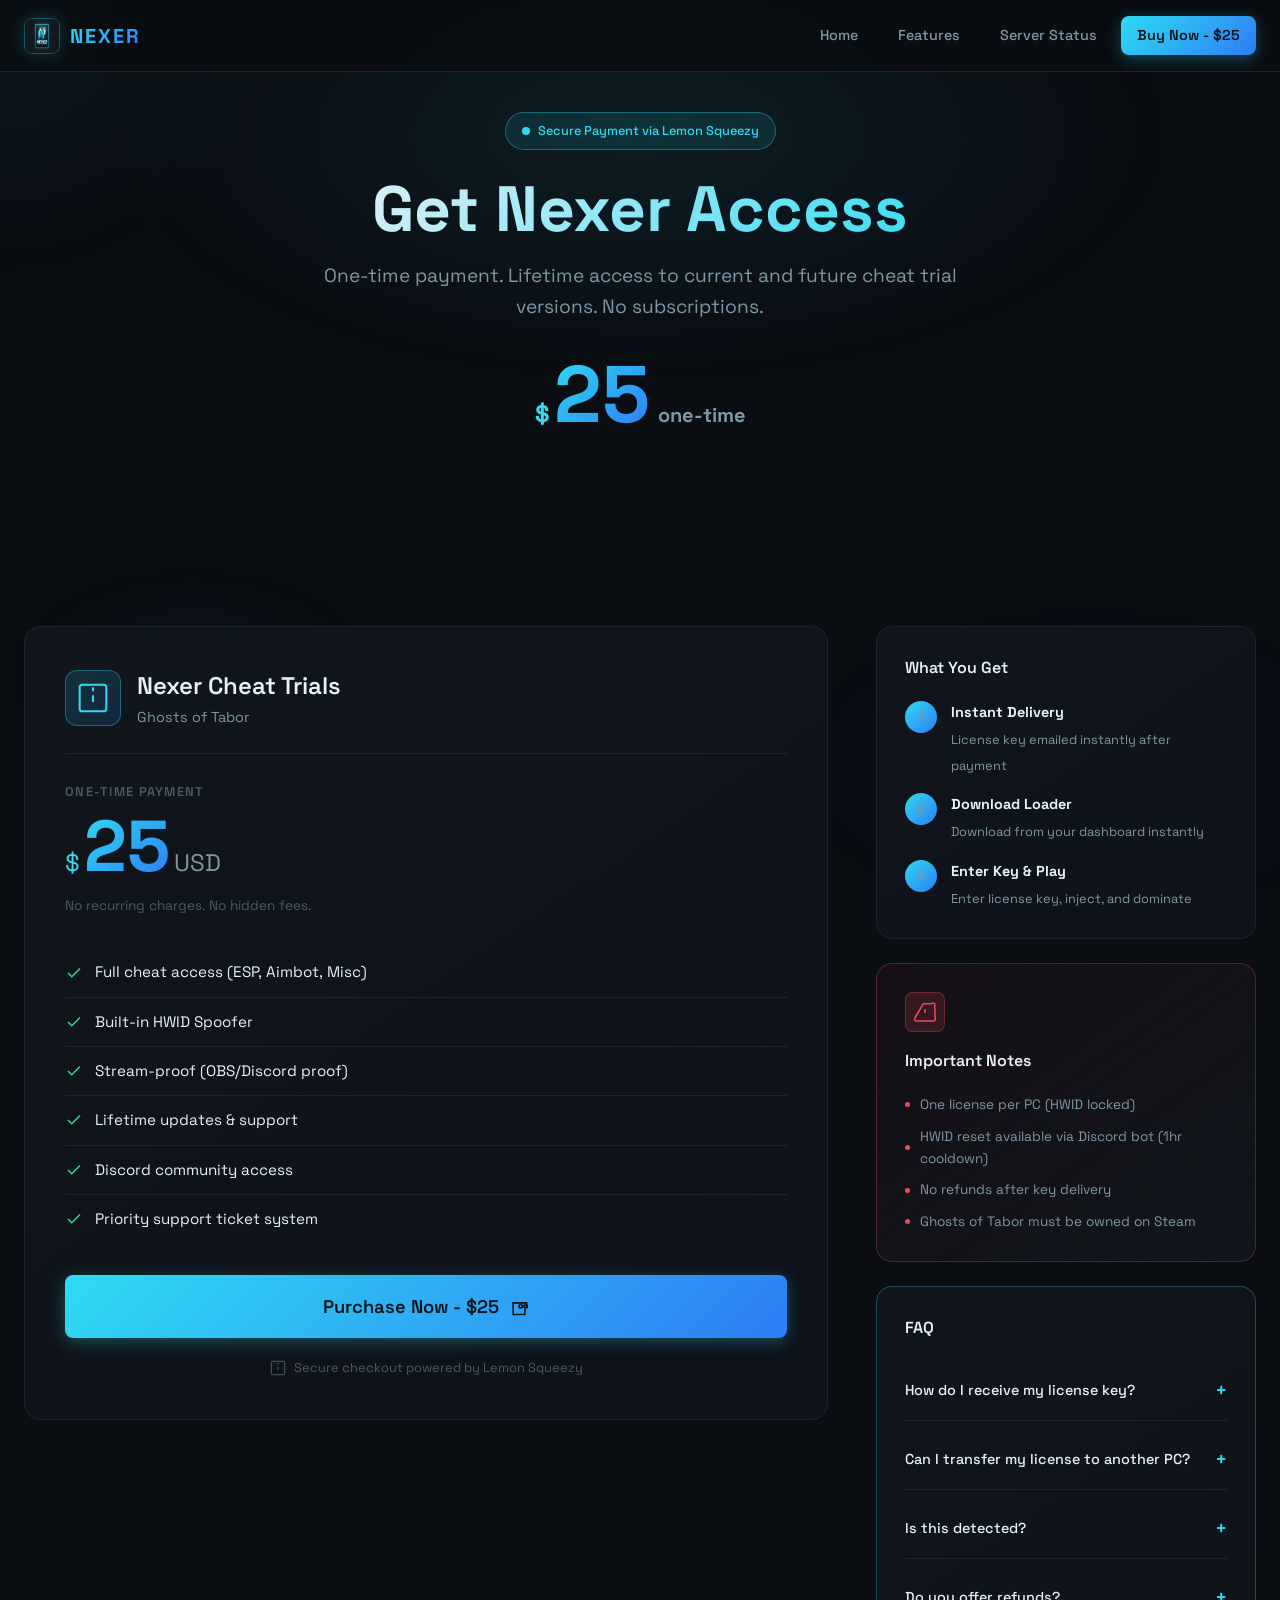
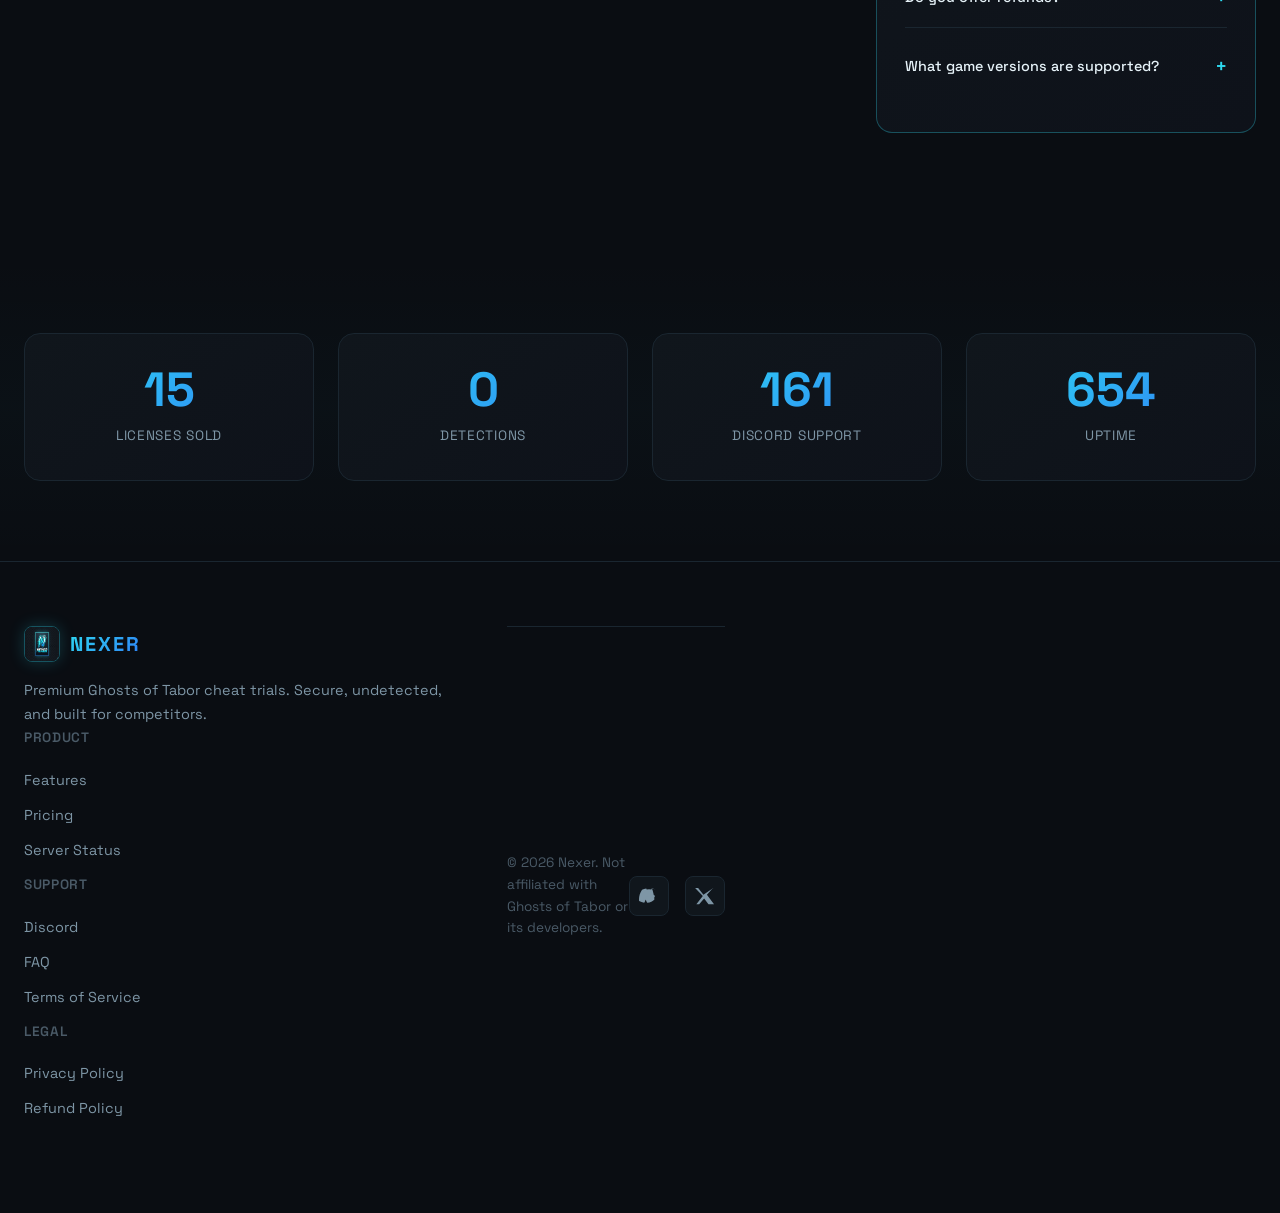
==== docs/buy.html @ 2d6c764b "Move to docs folder for GitHub Pages" ====
<!DOCTYPE html>
<html lang="en">
<head>
  <meta charset="UTF-8">
  <meta name="viewport" content="width=device-width, initial-scale=1.0">
  <meta name="description" content="Purchase Nexer - Ghosts of Tabor Cheat Trials access for $25. Secure payment via Lemon Squeezy.">
  <title>Buy Nexer | Ghosts of Tabor Cheat Trials - $25</title>
  <link rel="preconnect" href="https://fonts.googleapis.com">
  <link rel="preconnect" href="https://fonts.gstatic.com" crossorigin>
  <link href="https://fonts.googleapis.com/css2?family=Space+Grotesk:wght@400;500;600;700&family=JetBrains+Mono:wght@400;500&display=swap" rel="stylesheet">
  <link rel="stylesheet" href="css/styles.css">
  <link rel="icon" type="image/png" href="assets/images/logo.png">
</head>
<body>
  <div class="bg-glow" id="bgGlow"></div>
  <canvas id="hexCanvas"></canvas>

  <header class="header" id="header">
    <div class="container header-inner">
      <a href="index.html" class="logo" aria-label="Nexer Home">
        <img src="assets/images/logo.png" alt="Nexer" class="logo-img">
        <span class="logo-text">NEXER</span>
      </a>
      <nav class="nav" id="nav">
        <a href="index.html" class="nav-link">Home</a>
        <a href="index.html#features" class="nav-link">Features</a>
        <a href="index.html#status" class="nav-link">Server Status</a>
        <a href="buy.html" class="nav-link nav-cta active">Buy Now - $25</a>
      </nav>
      <button class="mobile-menu-btn" id="mobileMenuBtn" aria-label="Toggle menu">
        <span></span>
        <span></span>
        <span></span>
      </button>
    </header>

  <main>
    <section class="buy-hero">
      <div class="container">
        <div class="buy-hero-content">
          <div class="buy-badge">
            <span class="pulse-dot"></span>
            <span>Secure Payment via Lemon Squeezy</span>
          </div>
          <h1 class="buy-title">Get Nexer Access</h1>
          <p class="buy-desc">One-time payment. Lifetime access to current and future cheat trial versions. No subscriptions.</p>
          <div class="price-tag">
            <span class="price-currency">$</span>
            <span class="price-amount">25</span>
            <span class="price-period">one-time</span>
          </div>
        </div>
      </div>
    </section>

    <section class="purchase-section">
      <div class="container">
        <div class="purchase-grid">
          <div class="purchase-card">
            <div class="purchase-header">
              <div class="purchase-icon">
                <svg width="32" height="32" viewBox="0 0 24 24" fill="none" stroke="currentColor" stroke-width="1.5">
                  <rect x="2" y="2" width="20" height="20" rx="2"/>
                  <path d="M12 15v-5M12 7v-3"/>
                </svg>
              </div>
              <div>
                <h2>Nexer Cheat Trials</h2>
                <p class="purchase-subtitle">Ghosts of Tabor</p>
              </div>
            </div>
            <div class="price-display">
              <span class="price-label">One-time payment</span>
              <div class="price-main">
                <span class="price-currency">$</span>
                <span class="price-amount-large">25</span>
                <span class="price-suffix">USD</span>
              </div>
              <p class="price-note">No recurring charges. No hidden fees.</p>
            </div>

            <ul class="included-list">
              <li><svg width="18" height="18" viewBox="0 0 24 24" fill="none" stroke="currentColor" stroke-width="2"><polyline points="20 6 9 17 4 12"/></svg> Full cheat access (ESP, Aimbot, Misc)</li>
              <li><svg width="18" height="18" viewBox="0 0 24 24" fill="none" stroke="currentColor" stroke-width="2"><polyline points="20 6 9 17 4 12"/></svg> Built-in HWID Spoofer</li>
              <li><svg width="18" height="18" viewBox="0 0 24 24" fill="none" stroke="currentColor" stroke-width="2"><polyline points="20 6 9 17 4 12"/></svg> Stream-proof (OBS/Discord proof)</li>
              <li><svg width="18" height="18" viewBox="0 0 24 24" fill="none" stroke="currentColor" stroke-width="2"><polyline points="20 6 9 17 4 12"/></svg> Lifetime updates & support</li>
              <li><svg width="18" height="18" viewBox="0 0 24 24" fill="none" stroke="currentColor" stroke-width="2"><polyline points="20 6 9 17 4 12"/></svg> Discord community access</li>
              <li><svg width="18" height="18" viewBox="0 0 24 24" fill="none" stroke="currentColor" stroke-width="2"><polyline points="20 6 9 17 4 12"/></svg> Priority support ticket system</li>
            </ul>

            <button class="btn btn-primary btn-full btn-xl ls-checkout-btn" data-ls-product-id="YOUR_LEMON_SQUEEZY_PRODUCT_ID" data-ls-variant-id="YOUR_LEMON_SQUEEZY_VARIANT_ID">
              <span class="btn-text">Purchase Now - $25</span>
              <svg width="20" height="20" viewBox="0 0 24 24" fill="none" stroke="currentColor" stroke-width="2">
                <path d="M21 12V7H5V21H19V14"/>
                <path d="M18 11a2 2 0 1 1 4 0a2 2 0 1 1-4 0"/>
                <path d="M12 11a2 2 0 1 1 4 0a2 2 0 1 1-4 0"/>
              </svg>
            </button>

            <p class="secure-note">
              <svg width="16" height="16" viewBox="0 0 24 24" fill="none" stroke="currentColor" stroke-width="1.5">
                <rect x="2" y="2" width="20" height="20" rx="2"/>
                <path d="M12 15v-5M12 7v-3"/>
              </svg>
              Secure checkout powered by Lemon Squeezy
            </p>
          </div>

          <aside class="purchase-sidebar">
            <div class="sidebar-card">
              <h3>What You Get</h3>
              <div class="delivery-info">
                <div class="delivery-step">
                  <span class="step-num">1</span>
                  <div>
                    <strong>Instant Delivery</strong>
                    <span>License key emailed instantly after payment</span>
                  </div>
                </div>
                <div class="delivery-step">
                  <span class="step-num">2</span>
                  <div>
                    <strong>Download Loader</strong>
                    <span>Download from your dashboard instantly</span>
                  </div>
                </div>
                <div class="delivery-step">
                  <span class="step-num">3</span>
                  <div>
                    <strong>Enter Key & Play</strong>
                    <span>Enter license key, inject, and dominate</span>
                  </div>
                </div>
              </div>
            </div>

            <div class="sidebar-card warning-card">
              <div class="warning-icon">
                <svg width="24" height="24" viewBox="0 0 24 24" fill="none" stroke="currentColor" stroke-width="1.5">
                  <path d="M10.29 3.86L1.82 18a2 2 0 0 0 1.71 3h16.94a2 2 0 0 0 1.71-3L21.71 3.86a2 2 0 0 0-3.42 0z"/>
                  <path d="M12 9v4M12 17h.01"/>
                </svg>
              </div>
              <h4>Important Notes</h4>
              <ul>
                <li>One license per PC (HWID locked)</li>
                <li>HWID reset available via Discord bot (1hr cooldown)</li>
                <li>No refunds after key delivery</li>
                <li>Ghosts of Tabor must be owned on Steam</li>
              </ul>
            </div>

            <div class="sidebar-card faq-card" id="faq">
              <h3>FAQ</h3>
              <details class="faq-item">
                <summary>How do I receive my license key?</summary>
                <p>After payment, Lemon Squeezy will redirect you to a success page with your license key. A copy is also emailed to you instantly.</p>
              </details>
              <details class="faq-item">
                <summary>Can I transfer my license to another PC?</summary>
                <p>Yes, use the <code>/reset</code> command in our Discord bot to reset your HWID (1 hour cooldown applies).</p>
              </details>
              <details class="faq-item">
                <summary>Is this detected?</summary>
                <p>Nexer uses kernel-level protection, stream-proof rendering, and manual map injection. 0 detections since launch.</p>
              </details>
              <details class="faq-item">
                <summary>Do you offer refunds?</summary>
                <p>No refunds after license key delivery due to the digital nature of the product. Ensure you meet requirements before purchasing.</p>
              </details>
              <details class="faq-item">
                <summary>What game versions are supported?</summary>
                <p>Current Steam version of Ghosts of Tabor. Updates typically released within 24 hours of game patches.</p>
              </details>
            </div>
          </aside>
        </div>
      </div>
    </section>

    <section class="trust-section">
      <div class="container">
        <div class="trust-stats">
          <div class="trust-stat">
            <span class="trust-value">2.4k+</span>
            <span class="trust-label">Licenses Sold</span>
          </div>
          <div class="trust-stat">
            <span class="trust-value">0</span>
            <span class="trust-label">Detections</span>
          </div>
          <div class="trust-stat">
            <span class="trust-value">24/7</span>
            <span class="trust-label">Discord Support</span>
          </div>
          <div class="trust-stat">
            <span class="trust-value">99.9%</span>
            <span class="trust-label">Uptime</span>
          </div>
        </div>
      </div>
    </section>
  </main>

  <footer class="footer">
    <div class="container">
      <div class="footer-grid">
        <div class="footer-brand">
          <a href="index.html" class="logo">
            <img src="assets/images/logo.png" alt="Nexer" class="logo-img">
            <span class="logo-text">NEXER</span>
          </a>
          <p>Premium Ghosts of Tabor cheat trials. Secure, undetected, and built for competitors.</        </div>
        <div class="footer-links">
          <h4>Product</h4>
          <a href="index.html#features">Features</a>
          <a href="buy.html">Pricing</a>
          <a href="index.html#status">Server Status</a>
        </div>
        <div class="footer-links">
          <h4>Support</h4>
          <a href="https://discord.gg/ghostsoftabor" target="_blank" rel="noopener">Discord</a>
          <a href="#faq">FAQ</a>
          <a href="#tos">Terms of Service</a>
        </div>
        <div class="footer-links">
          <h4>Legal</h4>
          <a href="#privacy">Privacy Policy</a>
          <a href="#refund">Refund Policy</a>
        </div>
      </div>
      <div class="footer-bottom">
        <p>&copy; 2026 Nexer. Not affiliated with Ghosts of Tabor or its developers.</p>
        <div class="footer-social">
          <a href="https://discord.gg/ghostsoftabor" target="_blank" rel="noopener" aria-label="Discord">
            <svg width="20" height="20" viewBox="0 0 24 24" fill="currentColor">
              <path d="M20.317 4.37a19.791 19.791 0 0 0-4.885-1.515.074.074 0 0 0-.079.037c-.21.375-.444.864-.608 1.25a18.27 18.27 0 0 0-5.487 0 12.64 12.64 0 0 0-.617-1.25.077.077 0 0 0-.079-.037A19.736 19.736 0 0 0 3.676 4.37a.07.07 0 0 0-.032.027C.533 9.046-.32 13.58.099 18.057a.078.078 0 0 0 .023.04.07.07 0 0 0 .031.027 20.26 20.26 0 0 0 5.973 2.075.077.077 0 0 0 .08-.037c.462-.63.87-1.39 1.158-2.26a22.14 22.14 0 0 0 .582-1.28.076.076 0 0 1 .077-.077h.077a.076.076 0 0 1 .077.077c.13.504.3.98.582 1.28.315.91.755 1.71 1.158 2.26a.077.077 0 0 0 .08.037c3.516-.556 6.573-1.838 8.479-4.11a.069.069 0 0 0 .03-.028.062.062 0 0 0-.012-.079c-.406-4.537-1.358-9.143-3.19-13.62a.06.06 0 0 0-.03-.028z"/>
              <path d="M10.07 15.79c-.82 0-1.5-.74-1.5-1.63 0-.97.83-1.87 1.7-1.87.78 0 1.42.75 1.42 1.69-.02 1.05-.9 1.78-1.62 1.81zm7.34-1.61c-.83 0-1.5-.76-1.5-1.63 0-.97.83-1.87 1.7-1.87.78 0 1.42.75 1.42 1.69-.02 1.05-.9 1.78-1.62 1.81z"/>
            </svg>
          </a>
          <a href="https://twitter.com" target="_blank" rel="noopener" aria-label="Twitter">
            <svg width="20" height="20" viewBox="0 0 24 24" fill="currentColor">
              <path d="M18.244 2.25h3.308l-7.227 8.26 8.502 11.24H16.17l-5.214-6.817L4.99 21.75H1.64l7.73-9.889L.12 2.25h3.66l6.318 8.382L21.972 2.25h-3.726Z"/>
            </svg>
          </a>
        </div>
      </div>
    </footer>
  </div>

  <script src="https://assets.lemonsqueezy.com/lemon-squeezy.js"></script>
  <script src="js/main.js"></script>
</body>
</html>
---- docs/css/styles.css ----
:root {
  --bg: #0a0d12;
  --bg-elevated: #0e121a;
  --card-bg: #10161c;
  --card-hover: #141d28;
  --border: #1a2630;
  --border-glow: rgba(46, 219, 242, 0.35);
  --accent: #2edbf2;
  --accent-dim: #1aa2bc;
  --accent-blue: #2e7df6;
  --accent-blue-dark: #1d4ed8;
  --text-primary: #e6f2f8;
  --text-secondary: #7e96a6;
  --text-dark: #4a5a67;
  --success: #31da8f;
  --error: #ef495d;
  --warning: #f9bf37;
  --input-bg: #0d1217;

  --font-main: 'Space Grotesk', -apple-system, BlinkMacSystemFont, 'Segoe UI', sans-serif;
  --font-mono: 'JetBrains Mono', 'Fira Code', monospace;

  --radius-sm: 6px;
  --radius-md: 8px;
  --radius-lg: 12px;
  --radius-xl: 16px;

  --shadow-sm: 0 2px 8px rgba(0,0,0,0.3);
  --shadow-md: 0 8px 24px rgba(0,0,0,0.4);
  --shadow-lg: 0 16px 48px rgba(0,0,0,0.5);
  --shadow-glow: 0 0 32px rgba(46, 219, 242, 0.15);

  --header-h: 72px;
  --transition: 0.2s cubic-bezier(0.4, 0, 0.2, 1);
}

*, *::before, *::after {
  box-sizing: border-box;
  margin: 0;
  padding: 0;
}

html {
  scroll-behavior: smooth;
  -webkit-font-smoothing: antialiased;
  -moz-osx-font-smoothing: grayscale;
}

body {
  font-family: var(--font-main);
  background: var(--bg);
  color: var(--text-primary);
  line-height: 1.6;
  min-height: 100vh;
  overflow-x: hidden;
}

::selection {
  background: rgba(46, 219, 242, 0.3);
  color: var(--text-primary);
}

/* Background Effects */
.bg-glow {
  position: fixed;
  inset: 0;
  pointer-events: none;
  z-index: 0;
  background: 
    radial-gradient(ellipse 60% 40% at 50% 15%, rgba(46, 219, 242, 0.08) 0%, transparent 70%),
    radial-gradient(ellipse 40% 30% at 85% 85%, rgba(46, 125, 246, 0.06) 0%, transparent 60%),
    radial-gradient(ellipse 30% 25% at 15% 75%, rgba(46, 219, 242, 0.04) 0%, transparent 50%);
}

#hexCanvas {
  position: fixed;
  inset: 0;
  pointer-events: none;
  z-index: 1;
  opacity: 0.03;
}

.container {
  max-width: 1280px;
  margin: 0 auto;
  padding: 0 24px;
  position: relative;
  z-index: 10;
}

/* Header */
.header {
  position: fixed;
  top: 0;
  left: 0;
  right: 0;
  height: var(--header-h);
  background: rgba(10, 13, 18, 0.85);
  backdrop-filter: blur(20px);
  border-bottom: 1px solid var(--border);
  z-index: 100;
  transition: var(--transition);
}

.header.scrolled {
  background: rgba(10, 13, 18, 0.95);
  box-shadow: var(--shadow-md);
}

.header-inner {
  display: flex;
  align-items: center;
  justify-content: space-between;
  height: 100%;
}

.logo {
  display: flex;
  align-items: center;
  gap: 10px;
  text-decoration: none;
  color: var(--text-primary);
}

.logo-img {
  width: 36px;
  height: 36px;
  border-radius: 8px;
  border: 1px solid var(--border-glow);
  box-shadow: 0 0 16px rgba(46, 219, 242, 0.2);
}

.logo-text {
  font-size: 1.25rem;
  font-weight: 700;
  letter-spacing: 0.1em;
  background: linear-gradient(135deg, var(--accent) 0%, var(--accent-blue) 100%);
  -webkit-background-clip: text;
  -webkit-text-fill-color: transparent;
  background-clip: text;
}

.nav {
  display: flex;
  align-items: center;
  gap: 8px;
}

.nav-link {
  color: var(--text-secondary);
  text-decoration: none;
  font-size: 0.9rem;
  font-weight: 500;
  padding: 8px 16px;
  border-radius: var(--radius-md);
  transition: var(--transition);
  position: relative;
}

.nav-link::after {
  content: '';
  position: absolute;
  bottom: 4px;
  left: 50%;
  width: 0;
  height: 2px;
  background: linear-gradient(90deg, var(--accent), var(--accent-blue));
  border-radius: 1px;
  transition: var(--transition);
  transform: translateX(-50%);
}

.nav-link:hover,
.nav-link.active {
  color: var(--text-primary);
}

.nav-link:hover::after,
.nav-link.active::after {
  width: 80%;
}

.nav-cta {
  background: linear-gradient(135deg, var(--accent) 0%, var(--accent-blue) 100%);
  color: #05151a !important;
  font-weight: 600;
  box-shadow: 0 4px 16px rgba(46, 219, 242, 0.3);
}

.nav-cta::after {
  display: none;
}

.nav-cta:hover {
  transform: translateY(-2px);
  box-shadow: 0 8px 24px rgba(46, 219, 242, 0.4);
}

.mobile-menu-btn {
  display: none;
  flex-direction: column;
  gap: 5px;
  background: none;
  border: none;
  cursor: pointer;
  padding: 8px;
  z-index: 101;
}

.mobile-menu-btn span {
  width: 24px;
  height: 2px;
  background: var(--text-primary);
  border-radius: 1px;
  transition: var(--transition);
}

/* Buttons */
.btn {
  display: inline-flex;
  align-items: center;
  justify-content: center;
  gap: 10px;
  padding: 14px 28px;
  font-family: var(--font-main);
  font-size: 1rem;
  font-weight: 600;
  border-radius: var(--radius-md);
  border: none;
  cursor: pointer;
  transition: var(--transition);
  text-decoration: none;
  white-space: nowrap;
}

.btn-primary {
  background: linear-gradient(135deg, var(--accent) 0%, var(--accent-blue) 100%);
  color: #05151a;
  box-shadow: 0 4px 16px rgba(46, 219, 242, 0.3);
}

.btn-primary:hover {
  transform: translateY(-2px);
  box-shadow: 0 8px 24px rgba(46, 219, 242, 0.4);
}

.btn-primary:active {
  transform: translateY(0);
}

.btn-secondary {
  background: transparent;
  color: var(--text-primary);
  border: 1px solid var(--border);
}

.btn-secondary:hover {
  border-color: var(--accent);
  color: var(--accent);
  background: rgba(46, 219, 242, 0.05);
}

.btn-lg {
  padding: 18px 36px;
  font-size: 1.1rem;
}

.btn-xl {
  padding: 20px 40px;
  font-size: 1.15rem;
}

.btn-full {
  width: 100%;
}

/* Hero Section */
.hero {
  min-height: 100vh;
  display: flex;
  align-items: center;
  padding: calc(var(--header-h) + 40px) 0 80px;
  position: relative;
}

.hero .container {
  display: grid;
  grid-template-columns: 1fr 1fr;
  gap: 60px;
  align-items: center;
}

.hero-badge {
  display: inline-flex;
  align-items: center;
  gap: 8px;
  padding: 8px 16px;
  background: rgba(46, 219, 242, 0.1);
  border: 1px solid var(--border-glow);
  border-radius: 100px;
  font-size: 0.8rem;
  font-weight: 500;
  color: var(--accent);
  margin-bottom: 24px;
  animation: fadeInUp 0.6s ease;
}

.pulse-dot {
  width: 8px;
  height: 8px;
  background: var(--accent);
  border-radius: 50%;
  animation: pulse 2s ease-in-out infinite;
}

@keyframes pulse {
  0%, 100% { opacity: 1; transform: scale(1); }
  50% { opacity: 0.5; transform: scale(0.8); }
}

.hero-title {
  font-size: clamp(3rem, 6vw, 5rem);
  font-weight: 700;
  line-height: 1.05;
  letter-spacing: -0.02em;
  margin-bottom: 8px;
  background: linear-gradient(135deg, var(--text-primary) 0%, var(--accent) 50%, var(--accent-blue) 100%);
  -webkit-background-clip: text;
  -webkit-text-fill-color: transparent;
  background-clip: text;
}

.hero-subtitle {
  display: block;
  font-size: clamp(1.5rem, 3vw, 2.5rem);
  font-weight: 500;
  color: var(--accent);
  margin-top: -4px;
}

.hero-desc {
  font-size: 1.15rem;
  color: var(--text-secondary);
  max-width: 90%;
  margin: 28px 0 36px;
  line-height: 1.7;
}

.hero-actions {
  display: flex;
  gap: 16px;
  flex-wrap: wrap;
  margin-bottom: 48px;
}

.hero-stats {
  display: flex;
  align-items: center;
  gap: 16px;
  padding-top: 24px;
  border-top: 1px solid var(--border);
}

.stat {
  text-align: center;
  flex: 1;
}

.stat-value {
  display: block;
  font-size: 2rem;
  font-weight: 700;
  background: linear-gradient(135deg, var(--accent) 0%, var(--accent-blue) 100%);
  -webkit-background-clip: text;
  -webkit-text-fill-color: transparent;
  background-clip: text;
  line-height: 1;
}

.stat-label {
  display: block;
  font-size: 0.8rem;
  color: var(--text-dark);
  margin-top: 4px;
  text-transform: uppercase;
  letter-spacing: 0.05em;
}

.stat-divider {
  width: 1px;
  height: 48px;
  background: linear-gradient(180deg, transparent, var(--border), transparent);
}

.hero-visual {
  display: flex;
  justify-content: center;
  align-items: center;
  position: relative;
}

.hero-card {
  position: relative;
  width: 100%;
  max-width: 480px;
  background: linear-gradient(145deg, var(--card-bg) 0%, var(--bg-elevated) 100%);
  border: 1px solid var(--border);
  border-radius: var(--radius-xl);
  overflow: hidden;
  box-shadow: var(--shadow-lg), 0 0 64px rgba(46, 219, 242, 0.08);
  transform: perspective(1000px) rotateX(2deg) rotateY(-3deg);
  transition: transform 0.4s cubic-bezier(0.4, 0, 0.2, 1);
}

.hero-card:hover {
  transform: perspective(1000px) rotateX(0) rotateY(0);
}

.card-glow {
  position: absolute;
  inset: -2px;
  background: linear-gradient(135deg, var(--accent), var(--accent-blue), var(--accent));
  border-radius: var(--radius-xl);
  opacity: 0;
  filter: blur(24px);
  transition: opacity 0.4s ease;
  z-index: -1;
}

.hero-card:hover .card-glow {
  opacity: 0.4;
}

.card-content {
  padding: 28px;
}

.card-header {
  display: flex;
  justify-content: flex-end;
  margin-bottom: 20px;
}

.card-dots {
  display: flex;
  gap: 6px;
}

.card-dots span {
  width: 12px;
  height: 12px;
  border-radius: 50%;
  background: var(--card-hover);
  border: 1px solid var(--border);
}

.card-dots span:nth-child(1) { background: #ff5f57; border-color: #ff5f57; }
.card-dots span:nth-child(2) { background: #ffbd2e; border-color: #ffbd2e; }
.card-dots span:nth-child(3) { background: #28c840; border-color: #28c840; }

.code-lines {
  font-family: var(--font-mono);
  font-size: 0.85rem;
  line-height: 1.8;
  color: var(--text-primary);
  white-space: pre;
  overflow-x: auto;
}

.code-line { color: var(--text-secondary); }
.code-line.indent { padding-left: 24px; }
.code-line.indent2 { padding-left: 48px; }
.code-keyword { color: var(--accent-blue); }
.code-class { color: var(--accent); }
.code-function { color: var(--accent); font-weight: 600; }
.code-variable { color: var(--text-primary); }
.code-value { color: var(--success); }
.code-comment { color: var(--text-dark); }

.card-footer {
  display: flex;
  align-items: center;
  gap: 12px;
  margin-top: 24px;
  padding-top: 16px;
  border-top: 1px solid var(--border);
}

.status-dot {
  width: 8px;
  height: 8px;
  border-radius: 50%;
  background: var(--success);
  box-shadow: 0 0 8px var(--success);
  animation: pulse 2s ease-in-out infinite;
}

.version {
  margin-left: auto;
  font-family: var(--font-mono);
  font-size: 0.75rem;
  color: var(--text-dark);
  background: var(--input-bg);
  padding: 4px 10px;
  border-radius: 6px;
}

.scroll-indicator {
  position: absolute;
  bottom: 32px;
  left: 50%;
  transform: translateX(-50%);
  color: var(--text-dark);
  animation: bounce 2s ease-in-out infinite;
  cursor: pointer;
}

@keyframes bounce {
  0%, 20%, 50%, 80%, 100% { transform: translateX(-50%) translateY(0); }
  40% { transform: translateX(-50%) translateY(-8px); }
  60% { transform: translateX(-50%) translateY(-4px); }
}

@keyframes fadeInUp {
  from { opacity: 0; transform: translateY(24px); }
  to { opacity: 1; transform: translateY(0); }
}

/* Sections */
.section-header {
  text-align: center;
  margin-bottom: 56px;
}

.section-tag {
  display: inline-block;
  font-size: 0.75rem;
  font-weight: 600;
  letter-spacing: 0.15em;
  text-transform: uppercase;
  color: var(--accent);
  padding: 6px 14px;
  background: rgba(46, 219, 242, 0.1);
  border: 1px solid var(--border-glow);
  border-radius: 100px;
  margin-bottom: 16px;
}

.section-title {
  font-size: clamp(2rem, 4vw, 3rem);
  font-weight: 700;
  line-height: 1.1;
  margin-bottom: 12px;
}

.highlight {
  background: linear-gradient(135deg, var(--accent) 0%, var(--accent-blue) 100%);
  -webkit-background-clip: text;
  -webkit-text-fill-color: transparent;
  background-clip: text;
}

.section-desc {
  font-size: 1.1rem;
  color: var(--text-secondary);
  max-width: 600px;
  margin: 0 auto;
}

/* Features */
.features {
  padding: 100px 0;
  background: linear-gradient(180deg, transparent 0%, rgba(46, 219, 242, 0.02) 50%, transparent 100%);
}

.features-grid {
  display: grid;
  grid-template-columns: repeat(4, 1fr);
  gap: 24px;
}

.feature-card {
  background: linear-gradient(145deg, var(--card-bg) 0%, var(--bg-elevated) 100%);
  border: 1px solid var(--border);
  border-radius: var(--radius-xl);
  padding: 32px;
  transition: var(--transition);
  position: relative;
  overflow: hidden;
}

.feature-card::before {
  content: '';
  position: absolute;
  top: 0;
  left: 0;
  right: 0;
  height: 3px;
  background: linear-gradient(90deg, var(--accent), var(--accent-blue));
  transform: scaleX(0);
  transform-origin: left;
  transition: transform 0.4s ease;
}

.feature-card:hover {
  transform: translateY(-8px);
  border-color: var(--border-glow);
  box-shadow: var(--shadow-lg), 0 0 48px rgba(46, 219, 242, 0.1);
}

.feature-card:hover::before {
  transform: scaleX(1);
}

.feature-icon {
  display: inline-flex;
  align-items: center;
  justify-content: center;
  width: 56px;
  height: 56px;
  background: linear-gradient(135deg, rgba(46, 219, 242, 0.15), rgba(46, 125, 246, 0.15));
  border: 1px solid var(--border-glow);
  border-radius: var(--radius-lg);
  color: var(--accent);
  margin-bottom: 20px;
}

.feature-card h3 {
  font-size: 1.25rem;
  font-weight: 600;
  margin-bottom: 12px;
}

.feature-card p {
  color: var(--text-secondary);
  margin-bottom: 20px;
  line-height: 1.7;
}

.feature-details {
  list-style: none;
  display: flex;
  flex-direction: column;
  gap: 8px;
}

.feature-details li {
  display: flex;
  align-items: center;
  gap: 10px;
  font-size: 0.85rem;
  color: var(--text-secondary);
}

.feature-details li::before {
  content: '';
  width: 6px;
  height: 6px;
  background: var(--accent);
  border-radius: 50%;
  flex-shrink: 0;
}

/* Status Section */
.status-section {
  padding: 100px 0;
}

.status-grid {
  display: grid;
  grid-template-columns: repeat(4, 1fr);
  gap: 24px;
}

.status-card {
  background: linear-gradient(145deg, var(--card-bg) 0%, var(--bg-elevated) 100%);
  border: 1px solid var(--border);
  border-radius: var(--radius-xl);
  padding: 32px;
  text-align: center;
  transition: var(--transition);
}

.status-card:hover {
  border-color: var(--border-glow);
  transform: translateY(-4px);
}

.status-icon {
  width: 56px;
  height: 56px;
  margin: 0 auto 20px;
  display: flex;
  align-items: center;
  justify-content: center;
  background: linear-gradient(135deg, rgba(46, 219, 242, 0.15), rgba(46, 125, 246, 0.15));
  border: 1px solid var(--border-glow);
  border-radius: var(--radius-lg);
  color: var(--accent);
}

.status-label {
  display: block;
  font-size: 0.8rem;
  font-weight: 600;
  letter-spacing: 0.1em;
  text-transform: uppercase;
  color: var(--text-dark);
  margin-bottom: 8px;
}

.status-value {
  display: flex;
  align-items: center;
  justify-content: center;
  gap: 8px;
  font-size: 1.1rem;
  font-weight: 600;
  color: var(--text-primary);
}

.status-sub {
  font-size: 0.8rem;
  color: var(--text-dark);
  font-weight: 400;
}

.status-indicator {
  width: 8px;
  height: 8px;
  border-radius: 50%;
  background: var(--success);
  box-shadow: 0 0 12px var(--success);
  animation: pulse 2s ease-in-out infinite;
}

/* CTA Section */
.cta-section {
  padding: 100px 0;
}

.cta-card {
  position: relative;
  background: linear-gradient(145deg, var(--card-bg) 0%, var(--bg-elevated) 100%);
  border: 1px solid var(--border);
  border-radius: var(--radius-xl);
  padding: 64px 48px;
  text-align: center;
  overflow: hidden;
}

.cta-glow {
  position: absolute;
  inset: -2px;
  background: linear-gradient(135deg, var(--accent), var(--accent-blue), var(--accent));
  border-radius: var(--radius-xl);
  opacity: 0.15;
  filter: blur(32px);
  z-index: -1;
}

.cta-content {
  position: relative;
  z-index: 1;
  max-width: 640px;
  margin: 0 auto;
}

.cta-card h2 {
  font-size: clamp(2rem, 4vw, 3rem);
  font-weight: 700;
  margin-bottom: 16px;
}

.cta-card p {
  font-size: 1.2rem;
  color: var(--text-secondary);
  margin-bottom: 32px;
}

/* Purchase Page Styles */
.buy-hero {
  min-height: 60vh;
  display: flex;
  align-items: center;
  justify-content: center;
  padding: calc(var(--header-h) + 40px) 0;
}

.buy-hero-content {
  text-align: center;
  max-width: 640px;
}

.buy-badge {
  display: inline-flex;
  align-items: center;
  gap: 8px;
  padding: 8px 16px;
  background: rgba(46, 219, 242, 0.1);
  border: 1px solid var(--border-glow);
  border-radius: 100px;
  font-size: 0.8rem;
  font-weight: 500;
  color: var(--accent);
  margin-bottom: 24px;
}

.buy-title {
  font-size: clamp(2.5rem, 5vw, 4rem);
  font-weight: 700;
  line-height: 1.1;
  margin-bottom: 16px;
  background: linear-gradient(135deg, var(--text-primary) 0%, var(--accent) 100%);
  -webkit-background-clip: text;
  -webkit-text-fill-color: transparent;
  background-clip: text;
}

.buy-desc {
  font-size: 1.2rem;
  color: var(--text-secondary);
  margin-bottom: 32px;
}

.price-tag {
  display: inline-flex;
  align-items: baseline;
  gap: 4px;
  font-weight: 700;
}

.price-currency {
  font-size: 2rem;
  color: var(--accent);
}

.price-amount {
  font-size: 5rem;
  font-weight: 700;
  line-height: 1;
  background: linear-gradient(135deg, var(--accent) 0%, var(--accent-blue) 100%);
  -webkit-background-clip: text;
  -webkit-text-fill-color: transparent;
  background-clip: text;
}

.price-period {
  font-size: 1.25rem;
  color: var(--text-secondary);
  margin-left: 4px;
}

/* Purchase Section */
.purchase-section {
  padding: 80px 0 120px;
}

.purchase-grid {
  display: grid;
  grid-template-columns: 1fr 380px;
  gap: 48px;
  align-items: start;
}

.purchase-card {
  background: linear-gradient(145deg, var(--card-bg) 0%, var(--bg-elevated) 100%);
  border: 1px solid var(--border);
  border-radius: var(--radius-xl);
  padding: 40px;
  position: relative;
}

.purchase-header {
  display: flex;
  align-items: center;
  gap: 16px;
  margin-bottom: 28px;
  padding-bottom: 24px;
  border-bottom: 1px solid var(--border);
}

.purchase-icon {
  width: 56px;
  height: 56px;
  display: flex;
  align-items: center;
  justify-content: center;
  background: linear-gradient(135deg, rgba(46, 219, 242, 0.15), rgba(46, 125, 246, 0.15));
  border: 1px solid var(--border-glow);
  border-radius: var(--radius-lg);
  color: var(--accent);
}

.purchase-header h2 {
  font-size: 1.5rem;
  font-weight: 600;
}

.purchase-subtitle {
  color: var(--text-secondary);
  font-size: 0.9rem;
}

.price-display {
  margin-bottom: 32px;
}

.price-label {
  display: block;
  font-size: 0.8rem;
  font-weight: 600;
  letter-spacing: 0.1em;
  text-transform: uppercase;
  color: var(--text-dark);
  margin-bottom: 8px;
}

.price-main {
  display: flex;
  align-items: baseline;
  gap: 4px;
  margin-bottom: 12px;
}

.price-currency {
  font-size: 1.5rem;
  color: var(--accent);
}

.price-amount-large {
  font-size: 4.5rem;
  font-weight: 700;
  line-height: 1;
  background: linear-gradient(135deg, var(--accent) 0%, var(--accent-blue) 100%);
  -webkit-background-clip: text;
  -webkit-text-fill-color: transparent;
  background-clip: text;
}

.price-suffix {
  font-size: 1.5rem;
  color: var(--text-secondary);
}

.price-note {
  font-size: 0.85rem;
  color: var(--text-dark);
}

.included-list {
  list-style: none;
  margin-bottom: 32px;
}

.included-list li {
  display: flex;
  align-items: center;
  gap: 12px;
  padding: 12px 0;
  border-bottom: 1px solid var(--border);
  font-size: 0.95rem;
  color: var(--text-primary);
}

.included-list li:last-child {
  border-bottom: none;
}

.included-list svg {
  flex-shrink: 0;
  color: var(--success);
}

.ls-checkout-btn {
  position: relative;
  overflow: hidden;
}

.ls-checkout-btn::before {
  content: '';
  position: absolute;
  inset: 0;
  background: linear-gradient(90deg, transparent, rgba(255,255,255,0.2), transparent);
  transform: translateX(-100%);
  transition: transform 0.6s ease;
}

.ls-checkout-btn:hover::before {
  transform: translateX(100%);
}

.secure-note {
  display: flex;
  align-items: center;
  justify-content: center;
  gap: 8px;
  margin-top: 20px;
  font-size: 0.8rem;
  color: var(--text-dark);
}

.purchase-sidebar {
  display: flex;
  flex-direction: column;
  gap: 24px;
}

.sidebar-card {
  background: linear-gradient(145deg, var(--card-bg) 0%, var(--bg-elevated) 100%);
  border: 1px solid var(--border);
  border-radius: var(--radius-xl);
  padding: 28px;
}

.sidebar-card h3,
.sidebar-card h4 {
  font-size: 1rem;
  font-weight: 600;
  margin-bottom: 20px;
}

.delivery-info {
  display: flex;
  flex-direction: column;
  gap: 16px;
}

.delivery-step {
  display: flex;
  align-items: flex-start;
  gap: 14px;
}

.step-num {
  width: 32px;
  height: 32px;
  display: flex;
  align-items: center;
  justify-content: center;
  background: linear-gradient(135deg, var(--accent) 0%, var(--accent-blue) 100%);
  color: #05151a;
  border-radius: 50%;
  font-weight: 700;
  font-size: 0.9rem;
  flex-shrink: 0;
}

.delivery-step strong {
  display: block;
  font-size: 0.9rem;
  margin-bottom: 2px;
}

.delivery-step span {
  font-size: 0.8rem;
  color: var(--text-secondary);
}

.warning-card {
  border-color: rgba(239, 73, 93, 0.3);
  background: linear-gradient(145deg, rgba(239, 73, 93, 0.05) 0%, var(--card-bg) 100%);
}

.warning-icon {
  width: 40px;
  height: 40px;
  display: flex;
  align-items: center;
  justify-content: center;
  background: rgba(239, 73, 93, 0.15);
  border: 1px solid rgba(239, 73, 93, 0.3);
  border-radius: var(--radius-md);
  color: var(--error);
  margin-bottom: 16px;
}

.warning-card ul {
  list-style: none;
  display: flex;
  flex-direction: column;
  gap: 10px;
}

.warning-card li {
  display: flex;
  align-items: center;
  gap: 10px;
  font-size: 0.85rem;
  color: var(--text-secondary);
}

.warning-card li::before {
  content: '';
  width: 5px;
  height: 5px;
  background: var(--error);
  border-radius: 50%;
  flex-shrink: 0;
}

.faq-card {
  border-color: rgba(46, 219, 242, 0.3);
}

.faq-item {
  border-bottom: 1px solid var(--border);
  margin-bottom: 8px;
}

.faq-item:last-child {
  border-bottom: none;
}

.faq-item summary {
  cursor: pointer;
  font-weight: 500;
  padding: 14px 0;
  display: flex;
  align-items: center;
  justify-content: space-between;
  font-size: 0.9rem;
}

.faq-item summary::-webkit-details-marker {
  display: none;
}

.faq-item summary::after {
  content: '+';
  font-size: 1.25rem;
  color: var(--accent);
  transition: transform 0.2s ease;
}

.faq-item[open] summary::after {
  transform: rotate(45deg);
}

.faq-item p {
  padding: 0 0 16px 24px;
  font-size: 0.85rem;
  color: var(--text-secondary);
  line-height: 1.7;
}

.faq-item code {
  background: var(--input-bg);
  padding: 2px 6px;
  border-radius: 4px;
  font-family: var(--font-mono);
  font-size: 0.8rem;
  color: var(--accent);
}

/* Trust Stats */
.trust-section {
  padding: 80px 0;
  background: linear-gradient(180deg, transparent 0%, rgba(46, 219, 242, 0.02) 50%, transparent 100%);
}

.trust-stats {
  display: grid;
  grid-template-columns: repeat(4, 1fr);
  gap: 24px;
}

.trust-stat {
  text-align: center;
  padding: 32px 24px;
  background: linear-gradient(145deg, var(--card-bg) 0%, var(--bg-elevated) 100%);
  border: 1px solid var(--border);
  border-radius: var(--radius-xl);
  transition: var(--transition);
}

.trust-stat:hover {
  border-color: var(--border-glow);
  transform: translateY(-4px);
}

.trust-value {
  display: block;
  font-size: 3rem;
  font-weight: 700;
  line-height: 1;
  background: linear-gradient(135deg, var(--accent) 0%, var(--accent-blue) 100%);
  -webkit-background-clip: text;
  -webkit-text-fill-color: transparent;
  background-clip: text;
  margin-bottom: 8px;
}

.trust-label {
  font-size: 0.85rem;
  color: var(--text-secondary);
  text-transform: uppercase;
  letter-spacing: 0.05em;
}

/* Footer */
.footer {
  padding: 64px 0 32px;
  border-top: 1px solid var(--border);
  background: var(--bg);
}

.footer-grid {
  display: grid;
  grid-template-columns: 2fr repeat(3, 1fr);
  gap: 48px;
  margin-bottom: 48px;
}

.footer-brand .logo {
  margin-bottom: 16px;
}

.footer-brand p {
  color: var(--text-secondary);
  font-size: 0.9rem;
  line-height: 1.7;
}

.footer-links h4 {
  font-size: 0.85rem;
  font-weight: 600;
  letter-spacing: 0.05em;
  text-transform: uppercase;
  color: var(--text-dark);
  margin-bottom: 20px;
}

.footer-links a {
  display: block;
  color: var(--text-secondary);
  text-decoration: none;
  font-size: 0.9rem;
  margin-bottom: 12px;
  transition: var(--transition);
}

.footer-links a:hover {
  color: var(--accent);
  transform: translateX(4px);
}

.footer-bottom {
  display: flex;
  align-items: center;
  justify-content: space-between;
  padding-top: 32px;
  border-top: 1px solid var(--border);
}

.footer-bottom p {
  font-size: 0.85rem;
  color: var(--text-dark);
}

.footer-social {
  display: flex;
  gap: 16px;
}

.footer-social a {
  width: 40px;
  height: 40px;
  display: flex;
  align-items: center;
  justify-content: center;
  background: var(--card-bg);
  border: 1px solid var(--border);
  border-radius: var(--radius-md);
  color: var(--text-secondary);
  transition: var(--transition);
}

.footer-social a:hover {
  border-color: var(--accent);
  color: var(--accent);
  background: rgba(46, 219, 242, 0.1);
}

/* Mobile Menu */
@media (max-width: 1024px) {
  .features-grid {
    grid-template-columns: repeat(2, 1fr);
  }
  
  .status-grid {
    grid-template-columns: repeat(2, 1fr);
  }
  
  .trust-stats {
    grid-template-columns: repeat(2, 1fr);
  }
  
  .footer-grid {
    grid-template-columns: repeat(2, 1fr);
    gap: 32px;
  }
  
  .purchase-grid {
    grid-template-columns: 1fr;
  }
  
  .purchase-sidebar {
    order: -1;
  }
}

@media (max-width: 768px) {
  .mobile-menu-btn {
    display: flex;
  }
  
  .nav {
    position: fixed;
    top: var(--header-h);
    left: 0;
    right: 0;
    background: rgba(10, 13, 18, 0.98);
    backdrop-filter: blur(20px);
    flex-direction: column;
    padding: 24px;
    gap: 8px;
    border-bottom: 1px solid var(--border);
    transform: translateY(-100%);
    opacity: 0;
    visibility: hidden;
    transition: var(--transition);
  }
  
  .nav.open {
    transform: translateY(0);
    opacity: 1;
    visibility: visible;
  }
  
  .nav-link {
    width: 100%;
    text-align: center;
    padding: 16px;
  }
  
  .hero .container {
    grid-template-columns: 1fr;
    gap: 40px;
    text-align: center;
  }
  
  .hero-visual {
    order: -1;
  }
  
  .hero-card {
    transform: none;
  }
  
  .hero-card:hover {
    transform: none;
  }
  
  .hero-stats {
    flex-wrap: wrap;
    justify-content: center;
  }
  
  .stat-divider {
    display: none;
  }
  
  .features-grid {
    grid-template-columns: 1fr;
  }
  
  .status-grid {
    grid-template-columns: 1fr;
  }
  
  .trust-stats {
    grid-template-columns: 1fr;
  }
  
  .footer-grid {
    grid-template-columns: 1fr;
    gap: 32px;
    text-align: center;
  }
  
  .footer-brand .logo {
    justify-content: center;
  }
  
  .footer-links {
    text-align: center;
  }
  
  .footer-links a:hover {
    transform: none;
  }
  
  .footer-bottom {
    flex-direction: column;
    gap: 16px;
    text-align: center;
  }
  
  .buy-hero {
    min-height: 50vh;
  }
  
  .purchase-grid {
    grid-template-columns: 1fr;
  }
  
  .price-amount-large {
    font-size: 3.5rem;
  }
  
  .trust-stats {
    grid-template-columns: repeat(2, 1fr);
  }
}

/* Reduced Motion */
@media (prefers-reduced-motion: reduce) {
  *, *::before, *::after {
    animation-duration: 0.01ms !important;
    animation-iteration-count: 1 !important;
    transition-duration: 0.01ms !important;
  }
}
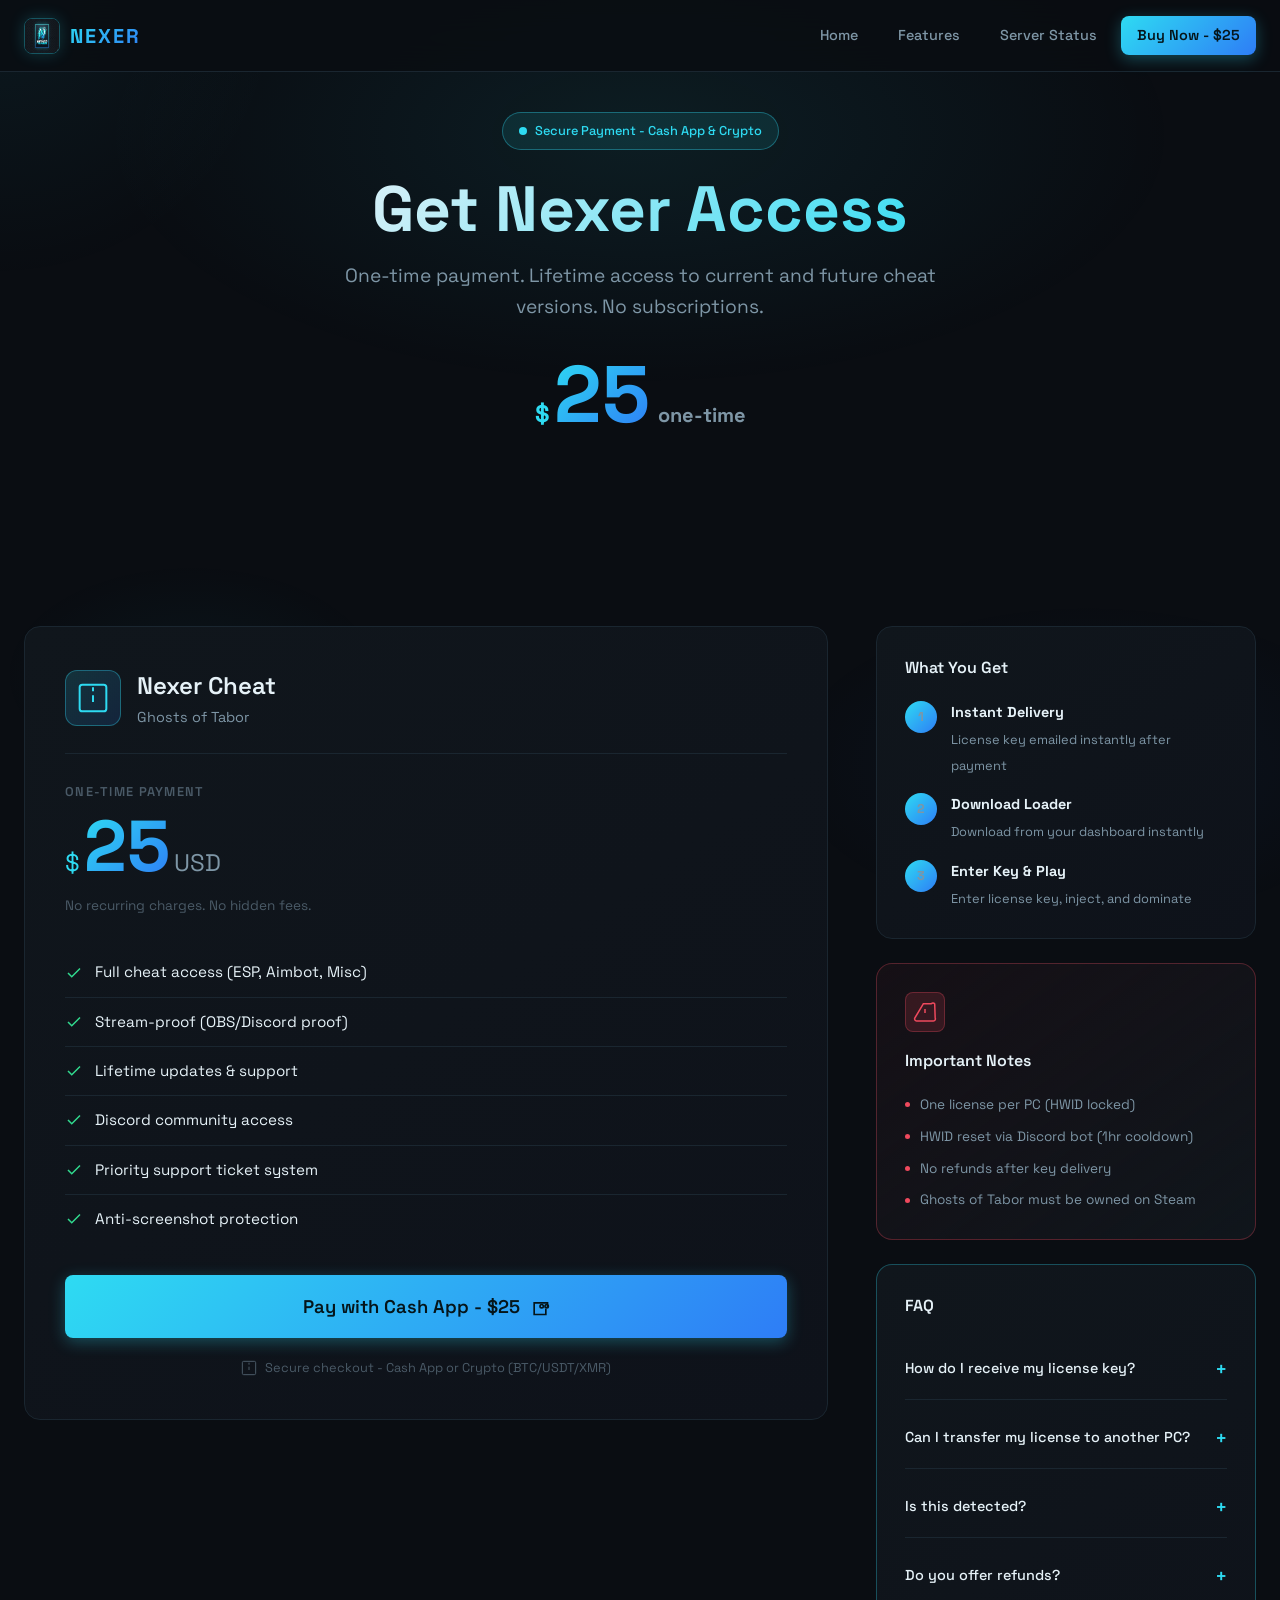
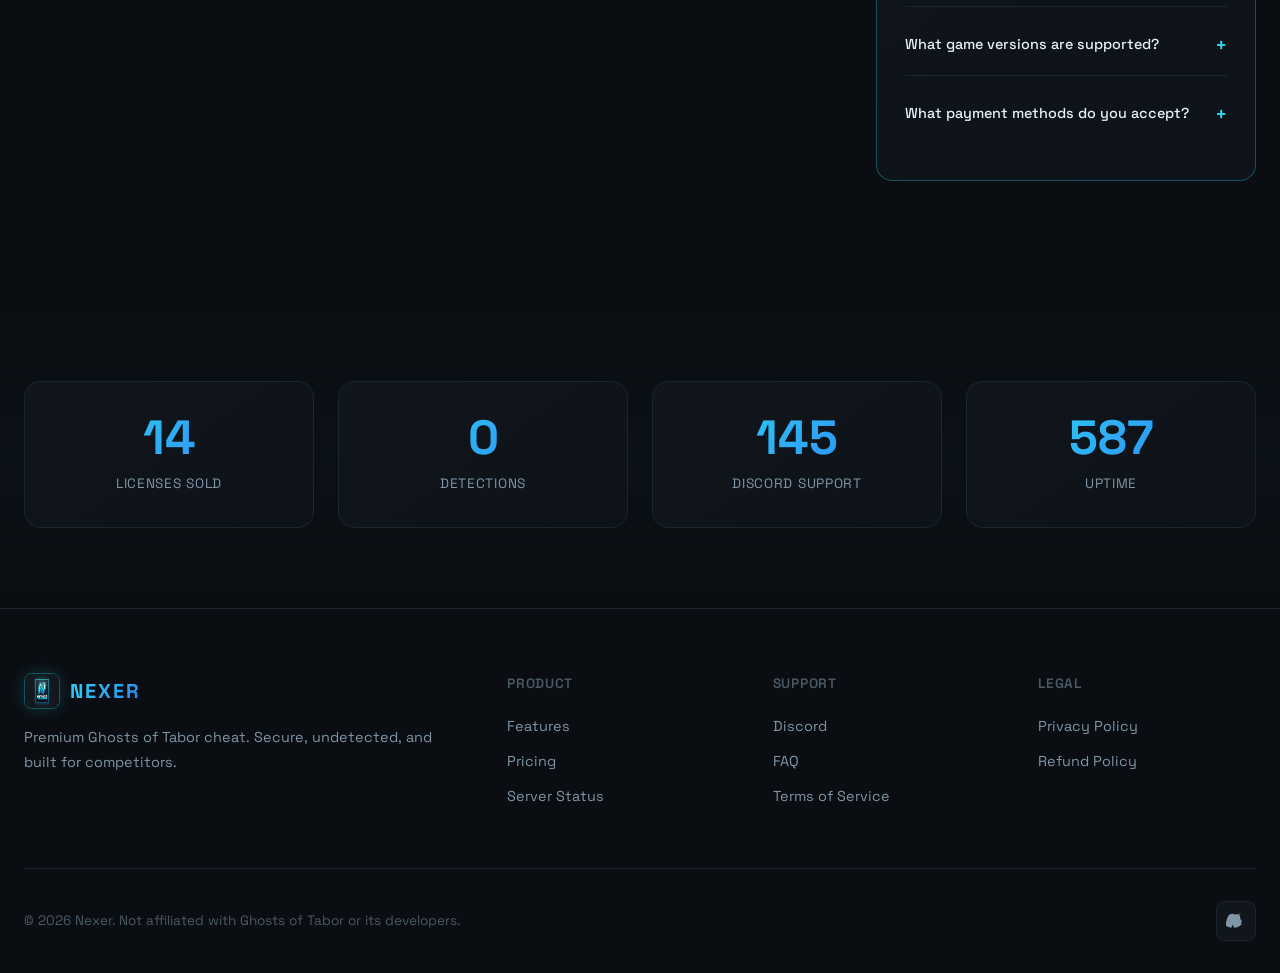
==== commit 488ecaea: "Update site: v1.0.0, Cash App/Crypto, no HWID spoofer, Discord link fix" ====
--- a/docs/buy.html
+++ b/docs/buy.html
@@ -3,8 +3,8 @@
 <head>
   <meta charset="UTF-8">
   <meta name="viewport" content="width=device-width, initial-scale=1.0">
-  <meta name="description" content="Purchase Nexer - Ghosts of Tabor Cheat Trials access for $25. Secure payment via Lemon Squeezy.">
-  <title>Buy Nexer | Ghosts of Tabor Cheat Trials - $25</title>
+  <meta name="description" content="Purchase Nexer - Ghosts of Tabor Cheat access for $25. Secure payment via Cash App or Crypto.">
+  <title>Buy Nexer | Ghosts of Tabor Cheat - $25</title>
   <link rel="preconnect" href="https://fonts.googleapis.com">
   <link rel="preconnect" href="https://fonts.gstatic.com" crossorigin>
   <link href="https://fonts.googleapis.com/css2?family=Space+Grotesk:wght@400;500;600;700&family=JetBrains+Mono:wght@400;500&display=swap" rel="stylesheet">
@@ -40,10 +40,10 @@
         <div class="buy-hero-content">
           <div class="buy-badge">
             <span class="pulse-dot"></span>
-            <span>Secure Payment via Lemon Squeezy</span>
+            <span>Secure Payment - Cash App & Crypto</span>
           </div>
           <h1 class="buy-title">Get Nexer Access</h1>
-          <p class="buy-desc">One-time payment. Lifetime access to current and future cheat trial versions. No subscriptions.</p>
+          <p class="buy-desc">One-time payment. Lifetime access to current and future cheat versions. No subscriptions.</p>
           <div class="price-tag">
             <span class="price-currency">$</span>
             <span class="price-amount">25</span>
@@ -65,7 +65,7 @@
                 </svg>
               </div>
               <div>
-                <h2>Nexer Cheat Trials</h2>
+                <h2>Nexer Cheat</h2>
                 <p class="purchase-subtitle">Ghosts of Tabor</p>
               </div>
             </div>
@@ -81,15 +81,15 @@
 
             <ul class="included-list">
               <li><svg width="18" height="18" viewBox="0 0 24 24" fill="none" stroke="currentColor" stroke-width="2"><polyline points="20 6 9 17 4 12"/></svg> Full cheat access (ESP, Aimbot, Misc)</li>
-              <li><svg width="18" height="18" viewBox="0 0 24 24" fill="none" stroke="currentColor" stroke-width="2"><polyline points="20 6 9 17 4 12"/></svg> Built-in HWID Spoofer</li>
               <li><svg width="18" height="18" viewBox="0 0 24 24" fill="none" stroke="currentColor" stroke-width="2"><polyline points="20 6 9 17 4 12"/></svg> Stream-proof (OBS/Discord proof)</li>
               <li><svg width="18" height="18" viewBox="0 0 24 24" fill="none" stroke="currentColor" stroke-width="2"><polyline points="20 6 9 17 4 12"/></svg> Lifetime updates & support</li>
               <li><svg width="18" height="18" viewBox="0 0 24 24" fill="none" stroke="currentColor" stroke-width="2"><polyline points="20 6 9 17 4 12"/></svg> Discord community access</li>
               <li><svg width="18" height="18" viewBox="0 0 24 24" fill="none" stroke="currentColor" stroke-width="2"><polyline points="20 6 9 17 4 12"/></svg> Priority support ticket system</li>
+              <li><svg width="18" height="18" viewBox="0 0 24 24" fill="none" stroke="currentColor" stroke-width="2"><polyline points="20 6 9 17 4 12"/></svg> Anti-screenshot protection</li>
             </ul>
 
-            <button class="btn btn-primary btn-full btn-xl ls-checkout-btn" data-ls-product-id="YOUR_LEMON_SQUEEZY_PRODUCT_ID" data-ls-variant-id="YOUR_LEMON_SQUEEZY_VARIANT_ID">
-              <span class="btn-text">Purchase Now - $25</span>
+            <button class="btn btn-primary btn-full btn-xl cashapp-checkout-btn" data-cashtag="$YourCashtag">
+              <span class="btn-text">Pay with Cash App - $25</span>
               <svg width="20" height="20" viewBox="0 0 24 24" fill="none" stroke="currentColor" stroke-width="2">
                 <path d="M21 12V7H5V21H19V14"/>
                 <path d="M18 11a2 2 0 1 1 4 0a2 2 0 1 1-4 0"/>
@@ -102,7 +102,7 @@
                 <rect x="2" y="2" width="20" height="20" rx="2"/>
                 <path d="M12 15v-5M12 7v-3"/>
               </svg>
-              Secure checkout powered by Lemon Squeezy
+              Secure checkout - Cash App or Crypto (BTC/USDT/XMR)
             </p>
           </div>
 
@@ -144,7 +144,7 @@
               <h4>Important Notes</h4>
               <ul>
                 <li>One license per PC (HWID locked)</li>
-                <li>HWID reset available via Discord bot (1hr cooldown)</li>
+                <li>HWID reset via Discord bot (1hr cooldown)</li>
                 <li>No refunds after key delivery</li>
                 <li>Ghosts of Tabor must be owned on Steam</li>
               </ul>
@@ -154,7 +154,7 @@
               <h3>FAQ</h3>
               <details class="faq-item">
                 <summary>How do I receive my license key?</summary>
-                <p>After payment, Lemon Squeezy will redirect you to a success page with your license key. A copy is also emailed to you instantly.</p>
+                <p>After payment, you'll receive your license key instantly on the success page. A copy is also emailed to you instantly.</p>
               </details>
               <details class="faq-item">
                 <summary>Can I transfer my license to another PC?</summary>
@@ -171,6 +171,10 @@
               <details class="faq-item">
                 <summary>What game versions are supported?</summary>
                 <p>Current Steam version of Ghosts of Tabor. Updates typically released within 24 hours of game patches.</p>
+              </details>
+              <details class="faq-item">
+                <summary>What payment methods do you accept?</summary>
+                <p>Cash App ($YourCashtag) and Crypto (BTC, USDT-TRC20, XMR). License key delivered instantly after payment.</p>
               </details>
             </div>
           </aside>
@@ -210,7 +214,8 @@
             <img src="assets/images/logo.png" alt="Nexer" class="logo-img">
             <span class="logo-text">NEXER</span>
           </a>
-          <p>Premium Ghosts of Tabor cheat trials. Secure, undetected, and built for competitors.</        </div>
+          <p>Premium Ghosts of Tabor cheat. Secure, undetected, and built for competitors.</p>
+        </div>
         <div class="footer-links">
           <h4>Product</h4>
           <a href="index.html#features">Features</a>
@@ -219,7 +224,7 @@
         </div>
         <div class="footer-links">
           <h4>Support</h4>
-          <a href="https://discord.gg/ghostsoftabor" target="_blank" rel="noopener">Discord</a>
+          <a href="https://discord.gg/bTq38ASNTp" target="_blank" rel="noopener">Discord</a>
           <a href="#faq">FAQ</a>
           <a href="#tos">Terms of Service</a>
         </div>
@@ -232,23 +237,17 @@
       <div class="footer-bottom">
         <p>&copy; 2026 Nexer. Not affiliated with Ghosts of Tabor or its developers.</p>
         <div class="footer-social">
-          <a href="https://discord.gg/ghostsoftabor" target="_blank" rel="noopener" aria-label="Discord">
+          <a href="https://discord.gg/bTq38ASNTp" target="_blank" rel="noopener" aria-label="Discord">
             <svg width="20" height="20" viewBox="0 0 24 24" fill="currentColor">
               <path d="M20.317 4.37a19.791 19.791 0 0 0-4.885-1.515.074.074 0 0 0-.079.037c-.21.375-.444.864-.608 1.25a18.27 18.27 0 0 0-5.487 0 12.64 12.64 0 0 0-.617-1.25.077.077 0 0 0-.079-.037A19.736 19.736 0 0 0 3.676 4.37a.07.07 0 0 0-.032.027C.533 9.046-.32 13.58.099 18.057a.078.078 0 0 0 .023.04.07.07 0 0 0 .031.027 20.26 20.26 0 0 0 5.973 2.075.077.077 0 0 0 .08-.037c.462-.63.87-1.39 1.158-2.26a22.14 22.14 0 0 0 .582-1.28.076.076 0 0 1 .077-.077h.077a.076.076 0 0 1 .077.077c.13.504.3.98.582 1.28.315.91.755 1.71 1.158 2.26a.077.077 0 0 0 .08.037c3.516-.556 6.573-1.838 8.479-4.11a.069.069 0 0 0 .03-.028.062.062 0 0 0-.012-.079c-.406-4.537-1.358-9.143-3.19-13.62a.06.06 0 0 0-.03-.028z"/>
               <path d="M10.07 15.79c-.82 0-1.5-.74-1.5-1.63 0-.97.83-1.87 1.7-1.87.78 0 1.42.75 1.42 1.69-.02 1.05-.9 1.78-1.62 1.81zm7.34-1.61c-.83 0-1.5-.76-1.5-1.63 0-.97.83-1.87 1.7-1.87.78 0 1.42.75 1.42 1.69-.02 1.05-.9 1.78-1.62 1.81z"/>
             </svg>
           </a>
-          <a href="https://twitter.com" target="_blank" rel="noopener" aria-label="Twitter">
-            <svg width="20" height="20" viewBox="0 0 24 24" fill="currentColor">
-              <path d="M18.244 2.25h3.308l-7.227 8.26 8.502 11.24H16.17l-5.214-6.817L4.99 21.75H1.64l7.73-9.889L.12 2.25h3.66l6.318 8.382L21.972 2.25h-3.726Z"/>
-            </svg>
-          </a>
         </div>
       </div>
     </footer>
   </div>
 
-  <script src="https://assets.lemonsqueezy.com/lemon-squeezy.js"></script>
   <script src="js/main.js"></script>
 </body>
 </html>
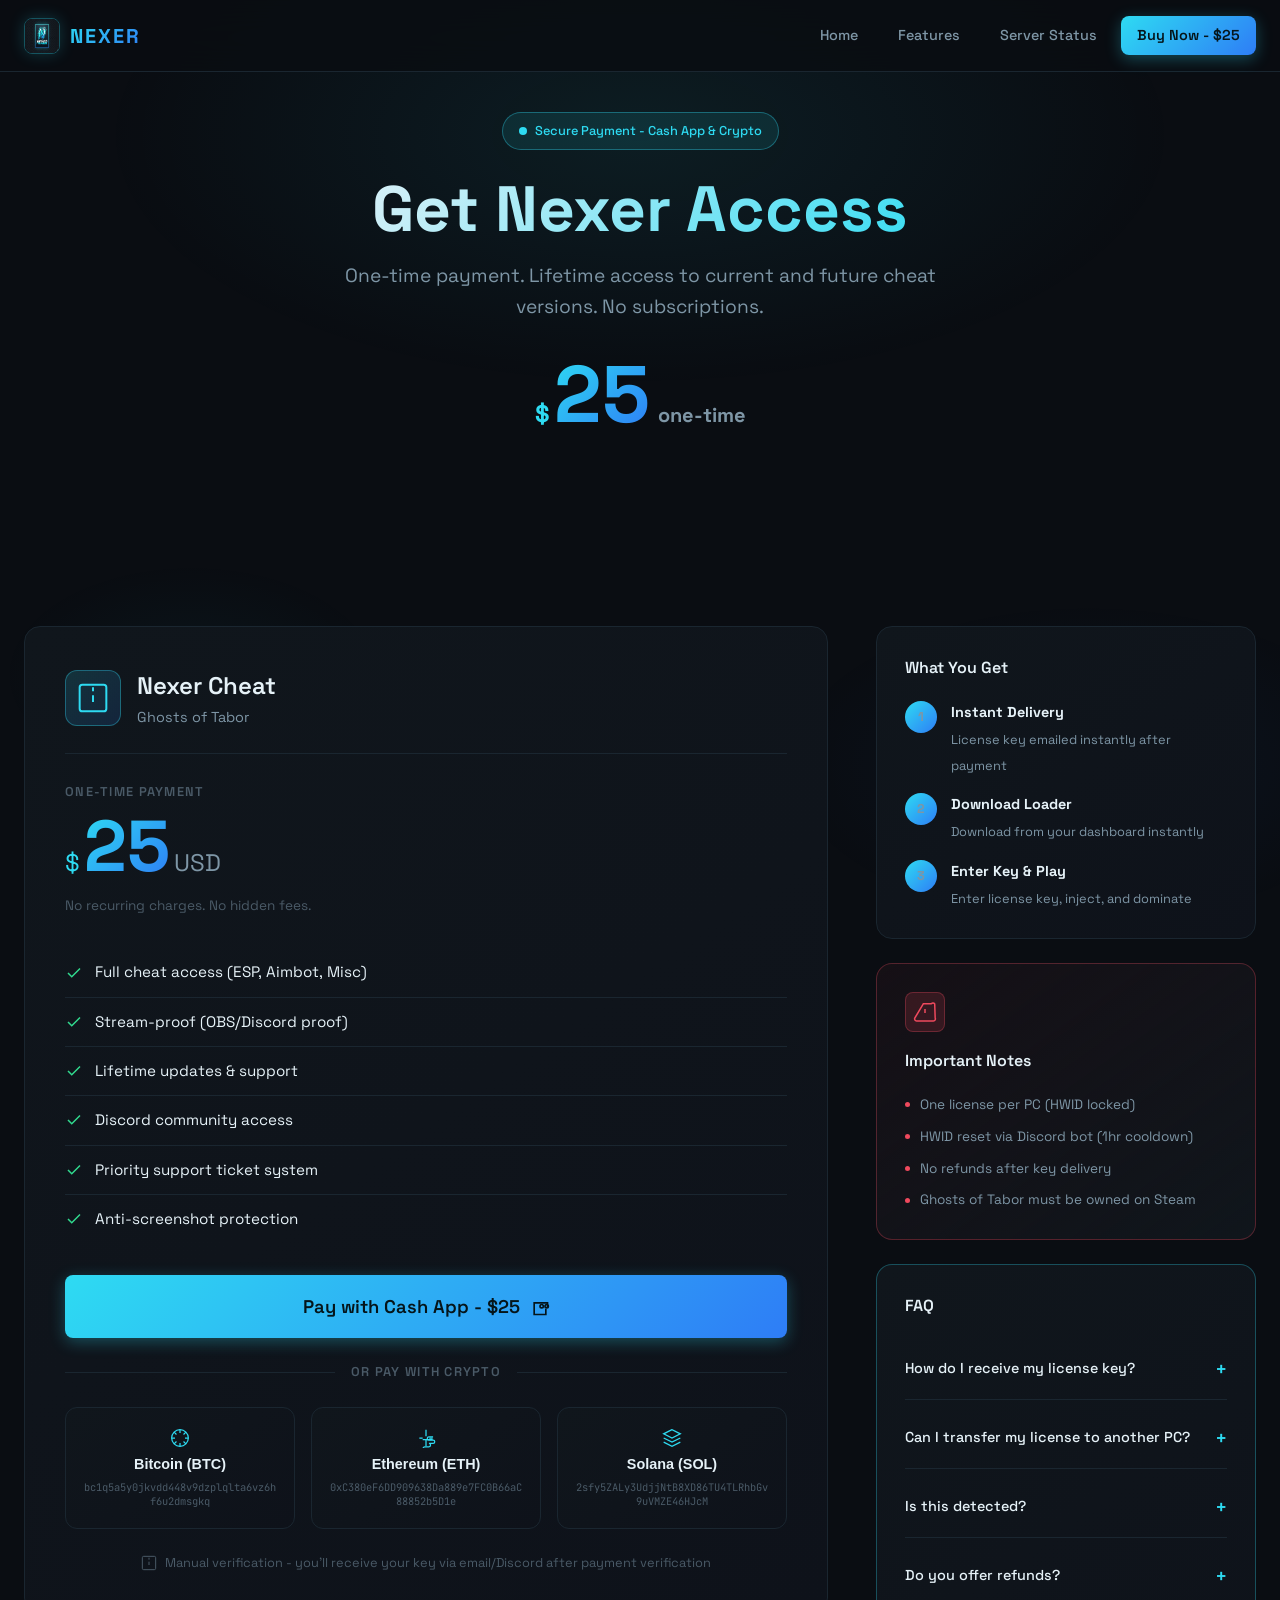
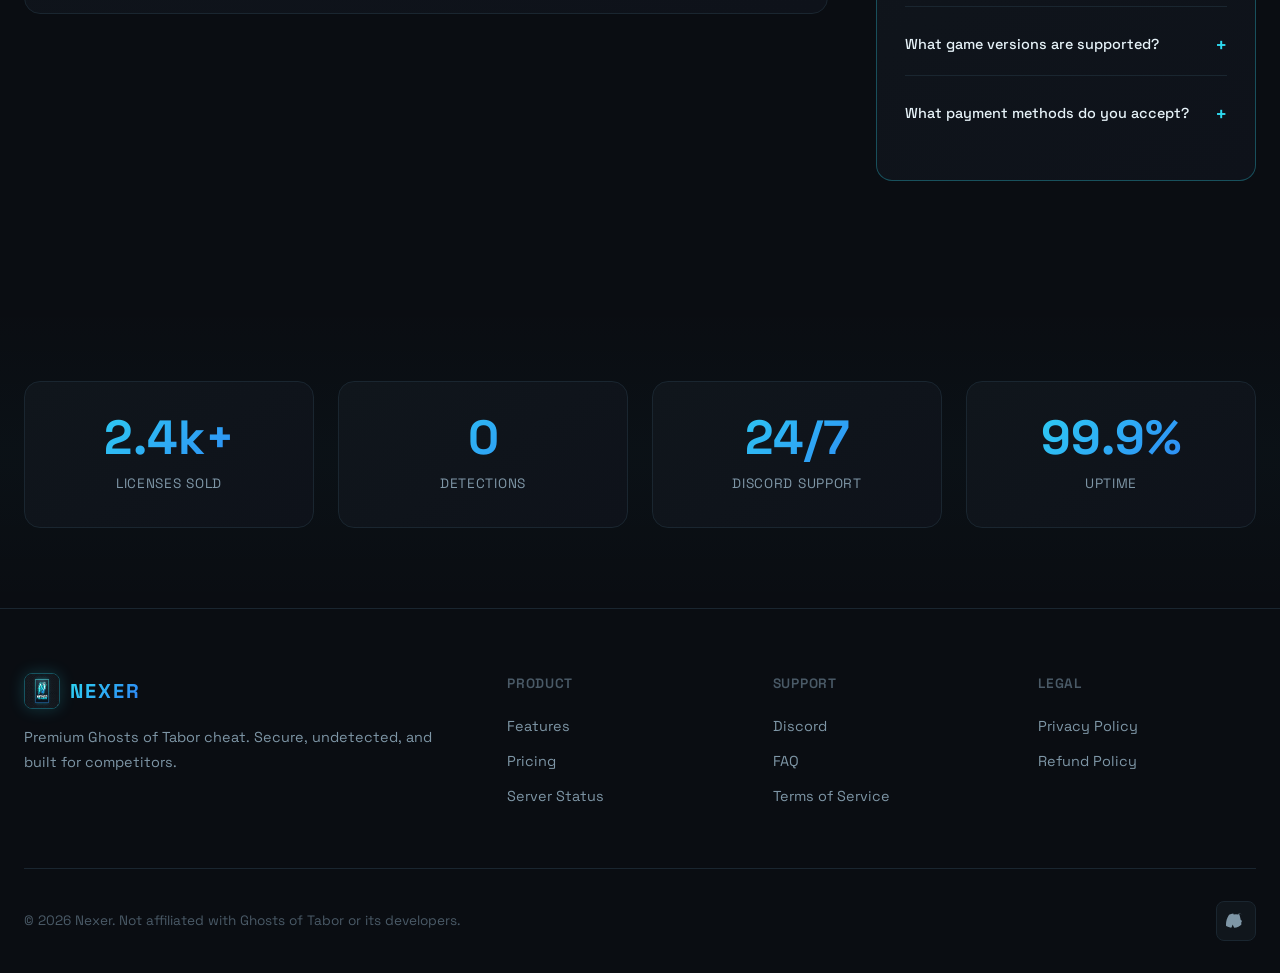
==== commit 883f3057: "Add Cash App manual flow, crypto addresses (BTC/ETH/SOL), payment modal, copy to clipboard" ====
--- a/docs/buy.html
+++ b/docs/buy.html
@@ -88,7 +88,7 @@
               <li><svg width="18" height="18" viewBox="0 0 24 24" fill="none" stroke="currentColor" stroke-width="2"><polyline points="20 6 9 17 4 12"/></svg> Anti-screenshot protection</li>
             </ul>
 
-            <button class="btn btn-primary btn-full btn-xl cashapp-checkout-btn" data-cashtag="$YourCashtag">
+            <button class="btn btn-primary btn-full btn-xl cashapp-manual-btn" data-cashtag="$YourCashtag">
               <span class="btn-text">Pay with Cash App - $25</span>
               <svg width="20" height="20" viewBox="0 0 24 24" fill="none" stroke="currentColor" stroke-width="2">
                 <path d="M21 12V7H5V21H19V14"/>
@@ -97,12 +97,55 @@
               </svg>
             </button>
 
+            <div class="payment-divider">
+              <span>or pay with Crypto</span>
+            </div>
+
+            <div class="crypto-options">
+              <button class="crypto-btn" data-crypto="btc">
+                <svg width="20" height="20" viewBox="0 0 24 24" fill="none" stroke="currentColor" stroke-width="1.5">
+                  <circle cx="12" cy="12" r="10"/>
+                  <path d="M12 2v4M12 18v4M4.93 4.93l2.83 2.83M16.24 16.24l2.83 2.83M2 12h4M18 12h4M4.93 19.07l2.83-2.83M16.24 7.76l2.83-2.83"/>
+                </svg>
+                <span>Bitcoin (BTC)</span>
+                <small>bc1q5a5y0jkvdd448v9dzplqlta6vz6hf6u2dmsgkq</small>
+              </button>
+              <button class="crypto-btn" data-crypto="eth">
+                <svg width="20" height="20" viewBox="0 0 24 24" fill="none" stroke="currentColor" stroke-width="1.5">
+                  <path d="M20.5 10.5h-5a2 2 0 0 0 0 4h5a2 2 0 0 1 0 4h-5a2 2 0 0 1 0 4h-5a2 2 0 0 0 0 4h5v4"/>
+                  <path d="M12 2v8M12 22v-8M12 14h8M8 14h8M4 12h4M20 12h-4"/>
+                </svg>
+                <span>Ethereum (ETH)</span>
+                <small>0xC380eF6DD909638Da889e7FC0B66aC88852b5D1e</small>
+              </button>
+              <button class="crypto-btn" data-crypto="sol">
+                <svg width="20" height="20" viewBox="0 0 24 24" fill="none" stroke="currentColor" stroke-width="1.5">
+                  <path d="M12 2L2 7l10 5 10-5-10-5zM2 17l10 5 10-5M2 12l10 5 10-5"/>
+                </svg>
+                <span>Solana (SOL)</span>
+                <small>2sfy5ZALy3UdjjNtB8XD86TU4TLRhbGv9uVMZE46HJcM</small>
+              </button>
+            </div>
+
+            <div class="payment-instructions" id="cashappInstructions" style="display:none;">
+              <h4>Cash App Payment Instructions</h4>
+              <ol>
+                <li>Open Cash App and tap <strong>$YourCashtag</strong></li>
+                <li>Send <strong>$25.00</strong></li>
+                <li><strong>Important:</strong> In the payment note, include your <strong>email address</strong></li>
+                <li>Take a screenshot of the payment confirmation</li>
+                <li>DM the screenshot + your email in our <a href="https://discord.gg/bTq38ASNTp" target="_blank">Discord</a></li>
+                <li>We'll verify and send your license key manually</li>
+              </ol>
+              <button class="btn btn-secondary" onclick="closeCashAppInstructions()">Got it</button>
+            </div>
+
             <p class="secure-note">
               <svg width="16" height="16" viewBox="0 0 24 24" fill="none" stroke="currentColor" stroke-width="1.5">
                 <rect x="2" y="2" width="20" height="20" rx="2"/>
                 <path d="M12 15v-5M12 7v-3"/>
               </svg>
-              Secure checkout - Cash App or Crypto (BTC/USDT/XMR)
+              Manual verification - you'll receive your key via email/Discord after payment verification
             </p>
           </div>
 
--- a/docs/css/styles.css
+++ b/docs/css/styles.css
@@ -978,27 +978,189 @@
 }
 
 .ls-checkout-btn::before {
-  content: '';
-  position: absolute;
-  inset: 0;
-  background: linear-gradient(90deg, transparent, rgba(255,255,255,0.2), transparent);
-  transform: translateX(-100%);
-  transition: transform 0.6s ease;
-}
-
-.ls-checkout-btn:hover::before {
-  transform: translateX(100%);
-}
-
-.secure-note {
-  display: flex;
-  align-items: center;
-  justify-content: center;
-  gap: 8px;
-  margin-top: 20px;
-  font-size: 0.8rem;
-  color: var(--text-dark);
-}
+    content: '';
+    position: absolute;
+    inset: 0;
+    background: linear-gradient(90deg, transparent, rgba(255,255,255,0.2), transparent);
+    transform: translateX(-100%);
+    transition: transform 0.6s ease;
+  }
+
+  .ls-checkout-btn:hover::before {
+    transform: translateX(100%);
+  }
+
+  .secure-note {
+    display: flex;
+    align-items: center;
+    justify-content: center;
+    gap: 8px;
+    margin-top: 20px;
+    font-size: 0.8rem;
+    color: var(--text-dark);
+  }
+
+  /* Cash App Manual Button */
+  .cashapp-manual-btn {
+    position: relative;
+    overflow: hidden;
+  }
+
+  .cashapp-manual-btn::before {
+    content: '';
+    position: absolute;
+    inset: 0;
+    background: linear-gradient(90deg, transparent, rgba(255,255,255,0.2), transparent);
+    transform: translateX(-100%);
+    transition: transform 0.6s ease;
+  }
+
+  .cashapp-manual-btn:hover::before {
+    transform: translateX(100%);
+  }
+
+  .payment-divider {
+    display: flex;
+    align-items: center;
+    gap: 16px;
+    margin: 24px 0;
+    color: var(--text-dark);
+    font-size: 0.8rem;
+    font-weight: 600;
+    text-transform: uppercase;
+    letter-spacing: 0.1em;
+  }
+
+  .payment-divider::before,
+  .payment-divider::after {
+    content: '';
+    flex: 1;
+    height: 1px;
+    background: var(--border);
+  }
+
+  /* Crypto Options */
+  .crypto-options {
+    display: grid;
+    grid-template-columns: repeat(3, 1fr);
+    gap: 16px;
+    margin: 24px 0;
+  }
+
+  .crypto-btn {
+    display: flex;
+    flex-direction: column;
+    align-items: center;
+    gap: 8px;
+    padding: 20px 16px;
+    background: linear-gradient(145deg, var(--card-bg) 0%, var(--bg-elevated) 100%);
+    border: 1px solid var(--border);
+    border-radius: var(--radius-lg);
+    cursor: pointer;
+    transition: var(--transition);
+    text-align: center;
+  }
+
+  .crypto-btn:hover {
+    border-color: var(--border-glow);
+    transform: translateY(-2px);
+    box-shadow: var(--shadow-md);
+  }
+
+  .crypto-btn svg {
+    color: var(--accent);
+  }
+
+  .crypto-btn span {
+    font-weight: 600;
+    font-size: 0.9rem;
+    color: var(--text-primary);
+  }
+
+  .crypto-btn small {
+    font-size: 0.65rem;
+    color: var(--text-dark);
+    font-family: var(--font-mono);
+    word-break: break-all;
+    max-width: 100%;
+  }
+
+  /* Payment Instructions Modal */
+  .payment-instructions {
+    display: none;
+    position: fixed;
+    inset: 0;
+    background: rgba(0, 0, 0, 0.85);
+    backdrop-filter: blur(8px);
+    z-index: 1000;
+    display: flex;
+    align-items: center;
+    justify-content: center;
+    padding: 24px;
+    animation: fadeIn 0.3s ease;
+  }
+
+  .payment-instructions.show {
+    display: flex;
+  }
+
+  .payment-instructions-content {
+    background: linear-gradient(145deg, var(--card-bg) 0%, var(--bg-elevated) 100%);
+    border: 1px solid var(--border);
+    border-radius: var(--radius-xl);
+    padding: 32px;
+    max-width: 500px;
+    width: 100%;
+    position: relative;
+    animation: slideUp 0.3s ease;
+  }
+
+  .payment-instructions-content h4 {
+    font-size: 1.25rem;
+    font-weight: 600;
+    margin-bottom: 20px;
+    color: var(--accent);
+  }
+
+  .payment-instructions-content ol {
+    padding-left: 20px;
+    margin-bottom: 24px;
+  }
+
+  .payment-instructions-content li {
+    margin-bottom: 12px;
+    line-height: 1.6;
+    color: var(--text-secondary);
+  }
+
+  .payment-instructions-content strong {
+    color: var(--accent);
+  }
+
+  .payment-instructions-content a {
+    color: var(--accent);
+    text-decoration: none;
+    font-weight: 500;
+  }
+
+  .payment-instructions-content a:hover {
+    text-decoration: underline;
+  }
+
+  .payment-instructions-content .btn {
+    width: 100%;
+    margin-top: 8px;
+  }
+
+  @keyframes fadeIn {
+    from { opacity: 0; }
+    to { opacity: 1; }
+  }
+
+  @keyframes slideUp {
+    from { opacity: 0; transform: translateY(20px); }
+    to { opacity: 1; transform: translateY(0); }
+  }
 
 .purchase-sidebar {
   display: flex;
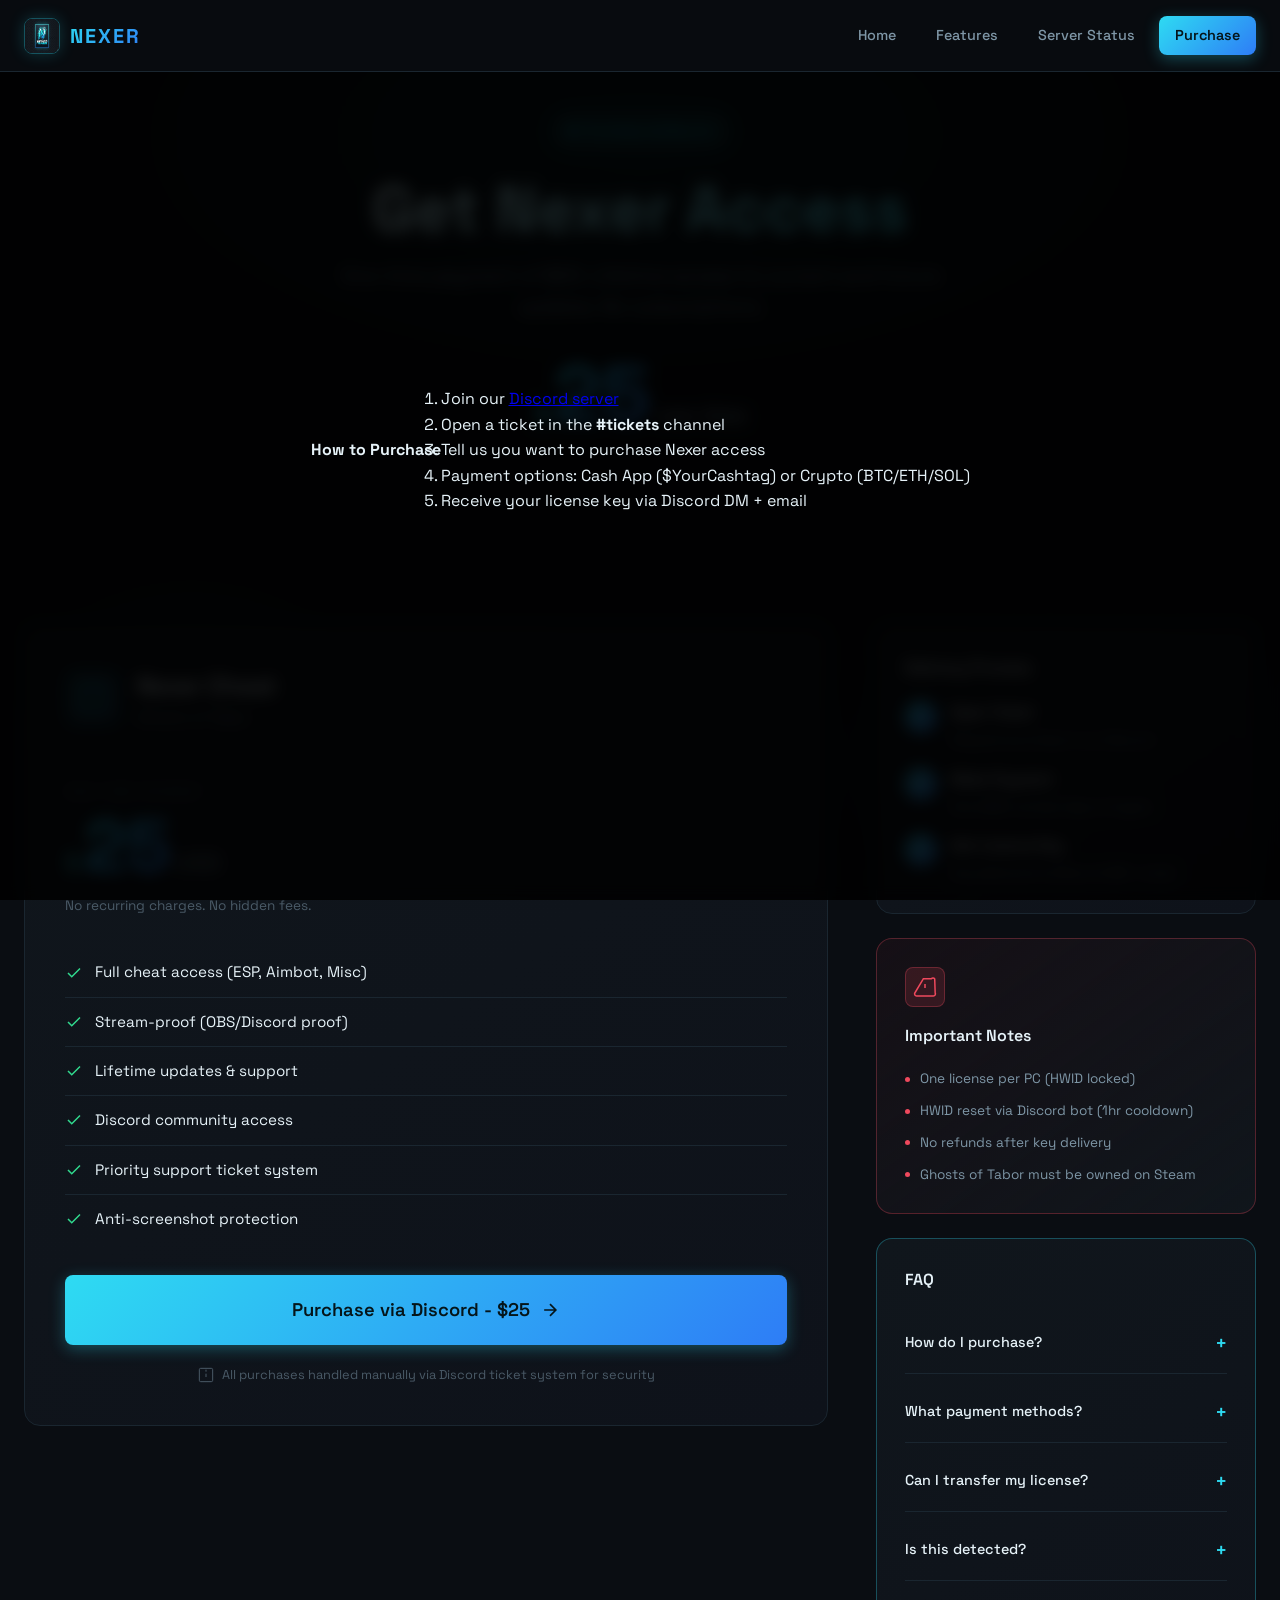
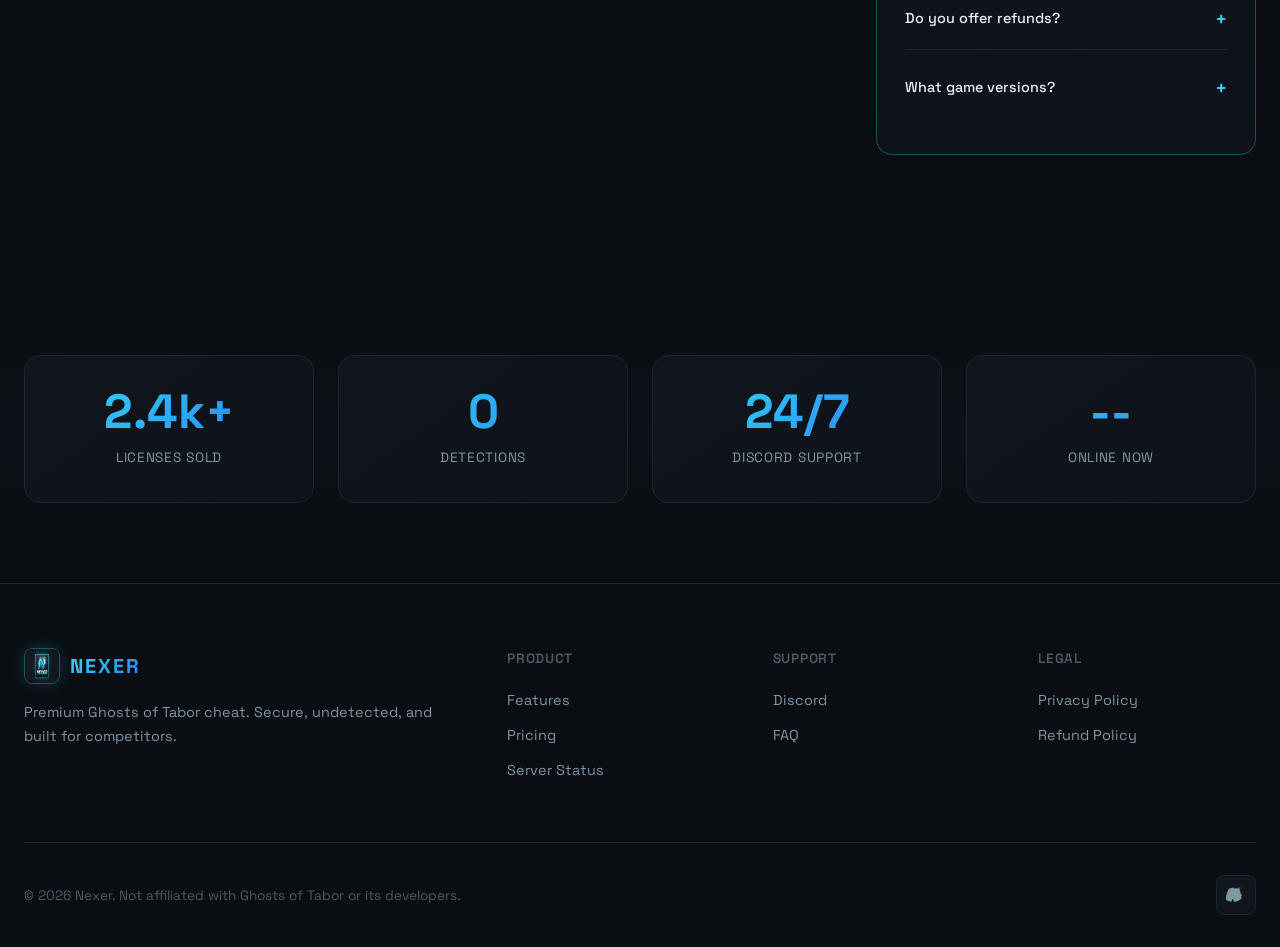
==== commit c4446129: "info-only buy page, live status, loader status sync" ====
--- a/docs/buy.html
+++ b/docs/buy.html
@@ -3,8 +3,8 @@
 <head>
   <meta charset="UTF-8">
   <meta name="viewport" content="width=device-width, initial-scale=1.0">
-  <meta name="description" content="Purchase Nexer - Ghosts of Tabor Cheat access for $25. Secure payment via Cash App or Crypto.">
-  <title>Buy Nexer | Ghosts of Tabor Cheat - $25</title>
+  <meta name="description" content="Nexer - Ghosts of Tabor Cheat. Purchase via Discord.">
+  <title>Buy Nexer | Ghosts of Tabor Cheat</title>
   <link rel="preconnect" href="https://fonts.googleapis.com">
   <link rel="preconnect" href="https://fonts.gstatic.com" crossorigin>
   <link href="https://fonts.googleapis.com/css2?family=Space+Grotesk:wght@400;500;600;700&family=JetBrains+Mono:wght@400;500&display=swap" rel="stylesheet">
@@ -25,14 +25,15 @@
         <a href="index.html" class="nav-link">Home</a>
         <a href="index.html#features" class="nav-link">Features</a>
         <a href="index.html#status" class="nav-link">Server Status</a>
-        <a href="buy.html" class="nav-link nav-cta active">Buy Now - $25</a>
+        <a href="buy.html" class="nav-link nav-cta active">Purchase</a>
       </nav>
       <button class="mobile-menu-btn" id="mobileMenuBtn" aria-label="Toggle menu">
         <span></span>
         <span></span>
         <span></span>
       </button>
-    </header>
+    </div>
+  </header>
 
   <main>
     <section class="buy-hero">
@@ -40,10 +41,10 @@
         <div class="buy-hero-content">
           <div class="buy-badge">
             <span class="pulse-dot"></span>
-            <span>Secure Payment - Cash App & Crypto</span>
+            <span>Purchase via Discord</span>
           </div>
           <h1 class="buy-title">Get Nexer Access</h1>
-          <p class="buy-desc">One-time payment. Lifetime access to current and future cheat versions. No subscriptions.</p>
+          <p class="buy-desc">One-time payment of $25. Lifetime access to current and future updates. No subscriptions.</p>
           <div class="price-tag">
             <span class="price-currency">$</span>
             <span class="price-amount">25</span>
@@ -88,56 +89,22 @@
               <li><svg width="18" height="18" viewBox="0 0 24 24" fill="none" stroke="currentColor" stroke-width="2"><polyline points="20 6 9 17 4 12"/></svg> Anti-screenshot protection</li>
             </ul>
 
-            <button class="btn btn-primary btn-full btn-xl cashapp-manual-btn" data-cashtag="$YourCashtag">
-              <span class="btn-text">Pay with Cash App - $25</span>
+            <a href="https://discord.gg/bTq38ASNTp" target="_blank" class="btn btn-primary btn-full btn-xl">
+              <span class="btn-text">Purchase via Discord - $25</span>
               <svg width="20" height="20" viewBox="0 0 24 24" fill="none" stroke="currentColor" stroke-width="2">
-                <path d="M21 12V7H5V21H19V14"/>
-                <path d="M18 11a2 2 0 1 1 4 0a2 2 0 1 1-4 0"/>
-                <path d="M12 11a2 2 0 1 1 4 0a2 2 0 1 1-4 0"/>
+                <path d="M5 12h14M12 5l7 7-7 7"/>
               </svg>
-            </button>
-
-            <div class="payment-divider">
-              <span>or pay with Crypto</span>
-            </div>
-
-            <div class="crypto-options">
-              <button class="crypto-btn" data-crypto="btc">
-                <svg width="20" height="20" viewBox="0 0 24 24" fill="none" stroke="currentColor" stroke-width="1.5">
-                  <circle cx="12" cy="12" r="10"/>
-                  <path d="M12 2v4M12 18v4M4.93 4.93l2.83 2.83M16.24 16.24l2.83 2.83M2 12h4M18 12h4M4.93 19.07l2.83-2.83M16.24 7.76l2.83-2.83"/>
-                </svg>
-                <span>Bitcoin (BTC)</span>
-                <small>bc1q5a5y0jkvdd448v9dzplqlta6vz6hf6u2dmsgkq</small>
-              </button>
-              <button class="crypto-btn" data-crypto="eth">
-                <svg width="20" height="20" viewBox="0 0 24 24" fill="none" stroke="currentColor" stroke-width="1.5">
-                  <path d="M20.5 10.5h-5a2 2 0 0 0 0 4h5a2 2 0 0 1 0 4h-5a2 2 0 0 1 0 4h-5a2 2 0 0 0 0 4h5v4"/>
-                  <path d="M12 2v8M12 22v-8M12 14h8M8 14h8M4 12h4M20 12h-4"/>
-                </svg>
-                <span>Ethereum (ETH)</span>
-                <small>0xC380eF6DD909638Da889e7FC0B66aC88852b5D1e</small>
-              </button>
-              <button class="crypto-btn" data-crypto="sol">
-                <svg width="20" height="20" viewBox="0 0 24 24" fill="none" stroke="currentColor" stroke-width="1.5">
-                  <path d="M12 2L2 7l10 5 10-5-10-5zM2 17l10 5 10-5M2 12l10 5 10-5"/>
-                </svg>
-                <span>Solana (SOL)</span>
-                <small>2sfy5ZALy3UdjjNtB8XD86TU4TLRhbGv9uVMZE46HJcM</small>
-              </button>
-            </div>
-
-            <div class="payment-instructions" id="cashappInstructions" style="display:none;">
-              <h4>Cash App Payment Instructions</h4>
+            </a>
+
+            <div class="payment-instructions">
+              <h4>How to Purchase</h4>
               <ol>
-                <li>Open Cash App and tap <strong>$YourCashtag</strong></li>
-                <li>Send <strong>$25.00</strong></li>
-                <li><strong>Important:</strong> In the payment note, include your <strong>email address</strong></li>
-                <li>Take a screenshot of the payment confirmation</li>
-                <li>DM the screenshot + your email in our <a href="https://discord.gg/bTq38ASNTp" target="_blank">Discord</a></li>
-                <li>We'll verify and send your license key manually</li>
+                <li>Join our <a href="https://discord.gg/bTq38ASNTp" target="_blank">Discord server</a></li>
+                <li>Open a ticket in the <strong>#tickets</strong> channel</li>
+                <li>Tell us you want to purchase Nexer access</li>
+                <li>Payment options: Cash App ($YourCashtag) or Crypto (BTC/ETH/SOL)</li>
+                <li>Receive your license key via Discord DM + email</li>
               </ol>
-              <button class="btn btn-secondary" onclick="closeCashAppInstructions()">Got it</button>
             </div>
 
             <p class="secure-note">
@@ -145,33 +112,33 @@
                 <rect x="2" y="2" width="20" height="20" rx="2"/>
                 <path d="M12 15v-5M12 7v-3"/>
               </svg>
-              Manual verification - you'll receive your key via email/Discord after payment verification
+              All purchases handled manually via Discord ticket system for security
             </p>
           </div>
 
           <aside class="purchase-sidebar">
             <div class="sidebar-card">
-              <h3>What You Get</h3>
+              <h3>Delivery Process</h3>
               <div class="delivery-info">
                 <div class="delivery-step">
                   <span class="step-num">1</span>
                   <div>
-                    <strong>Instant Delivery</strong>
-                    <span>License key emailed instantly after payment</span>
+                    <strong>Open Ticket</strong>
+                    <span>Request purchase in our Discord</span>
                   </div>
                 </div>
                 <div class="delivery-step">
                   <span class="step-num">2</span>
                   <div>
-                    <strong>Download Loader</strong>
-                    <span>Download from your dashboard instantly</span>
+                    <strong>Make Payment</strong>
+                    <span>Send $25 via Cash App or Crypto</span>
                   </div>
                 </div>
                 <div class="delivery-step">
                   <span class="step-num">3</span>
                   <div>
-                    <strong>Enter Key & Play</strong>
-                    <span>Enter license key, inject, and dominate</span>
+                    <strong>Get License Key</strong>
+                    <span>Key delivered via Discord DM + email</span>
                   </div>
                 </div>
               </div>
@@ -196,12 +163,16 @@
             <div class="sidebar-card faq-card" id="faq">
               <h3>FAQ</h3>
               <details class="faq-item">
-                <summary>How do I receive my license key?</summary>
-                <p>After payment, you'll receive your license key instantly on the success page. A copy is also emailed to you instantly.</p>
-              </details>
-              <details class="faq-item">
-                <summary>Can I transfer my license to another PC?</summary>
-                <p>Yes, use the <code>/reset</code> command in our Discord bot to reset your HWID (1 hour cooldown applies).</p>
+                <summary>How do I purchase?</summary>
+                <p>Join our <a href="https://discord.gg/bTq38ASNTp" target="_blank">Discord</a>, open a ticket, and our team will assist you with payment and key delivery.</p>
+              </details>
+              <details class="faq-item">
+                <summary>What payment methods?</summary>
+                <p>Cash App ($YourCashtag) and Crypto (BTC, ETH, SOL). Full addresses and instructions given in Discord ticket.</p>
+              </details>
+              <details class="faq-item">
+                <summary>Can I transfer my license?</summary>
+                <p>Yes, use the HWID reset command in our Discord bot (1 hour cooldown applies).</p>
               </details>
               <details class="faq-item">
                 <summary>Is this detected?</summary>
@@ -209,15 +180,11 @@
               </details>
               <details class="faq-item">
                 <summary>Do you offer refunds?</summary>
-                <p>No refunds after license key delivery due to the digital nature of the product. Ensure you meet requirements before purchasing.</p>
-              </details>
-              <details class="faq-item">
-                <summary>What game versions are supported?</summary>
-                <p>Current Steam version of Ghosts of Tabor. Updates typically released within 24 hours of game patches.</p>
-              </details>
-              <details class="faq-item">
-                <summary>What payment methods do you accept?</summary>
-                <p>Cash App ($YourCashtag) and Crypto (BTC, USDT-TRC20, XMR). License key delivered instantly after payment.</p>
+                <p>No refunds after license key delivery due to the digital nature of the product.</p>
+              </details>
+              <details class="faq-item">
+                <summary>What game versions?</summary>
+                <p>Current Steam version of Ghosts of Tabor. Updates released within 24 hours of game patches.</p>
               </details>
             </div>
           </aside>
@@ -229,7 +196,7 @@
       <div class="container">
         <div class="trust-stats">
           <div class="trust-stat">
-            <span class="trust-value">2.4k+</span>
+            <span class="trust-value" id="totalKeys">2.4k+</span>
             <span class="trust-label">Licenses Sold</span>
           </div>
           <div class="trust-stat">
@@ -241,8 +208,8 @@
             <span class="trust-label">Discord Support</span>
           </div>
           <div class="trust-stat">
-            <span class="trust-value">99.9%</span>
-            <span class="trust-label">Uptime</span>
+            <span class="trust-value" id="usersOnline">--</span>
+            <span class="trust-label">Online Now</span>
           </div>
         </div>
       </div>
@@ -269,7 +236,6 @@
           <h4>Support</h4>
           <a href="https://discord.gg/bTq38ASNTp" target="_blank" rel="noopener">Discord</a>
           <a href="#faq">FAQ</a>
-          <a href="#tos">Terms of Service</a>
         </div>
         <div class="footer-links">
           <h4>Legal</h4>
@@ -288,9 +254,9 @@
           </a>
         </div>
       </div>
-    </footer>
-  </div>
+    </div>
+  </footer>
 
   <script src="js/main.js"></script>
 </body>
-</html>+</html>
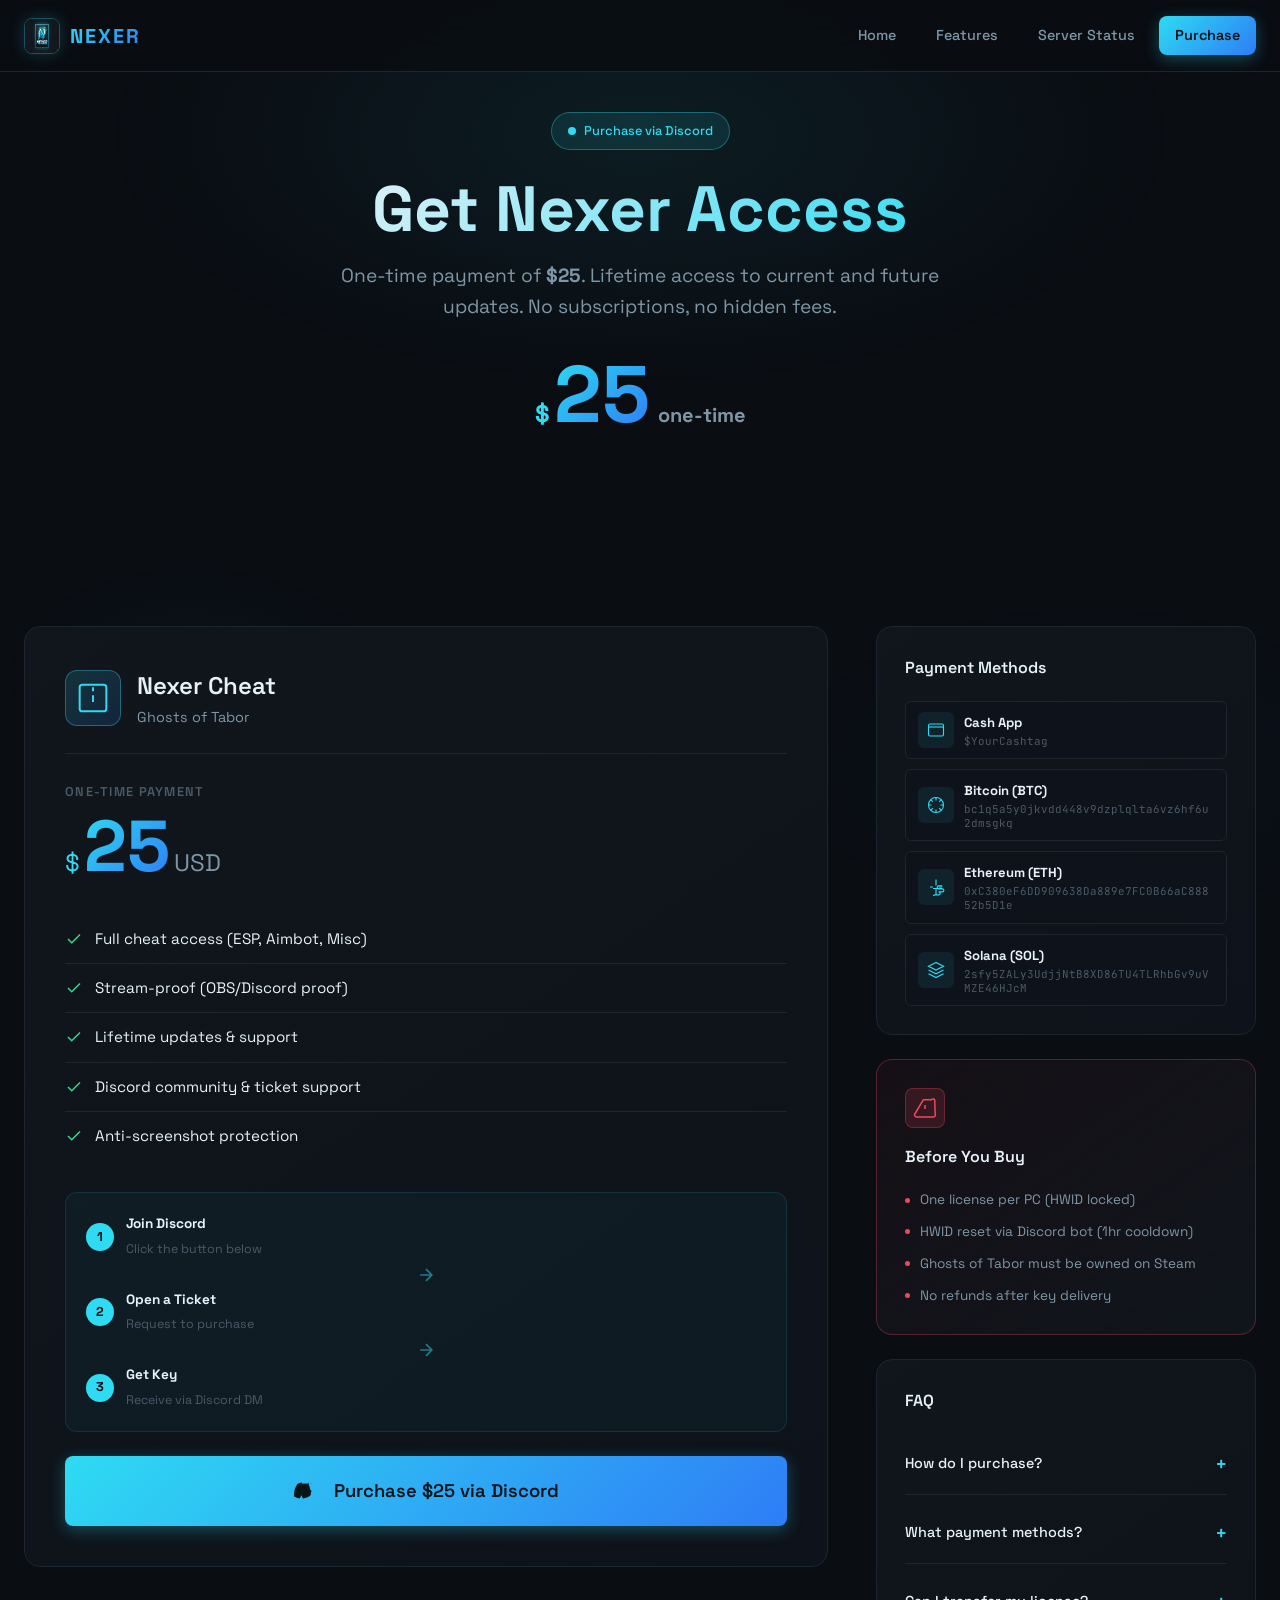
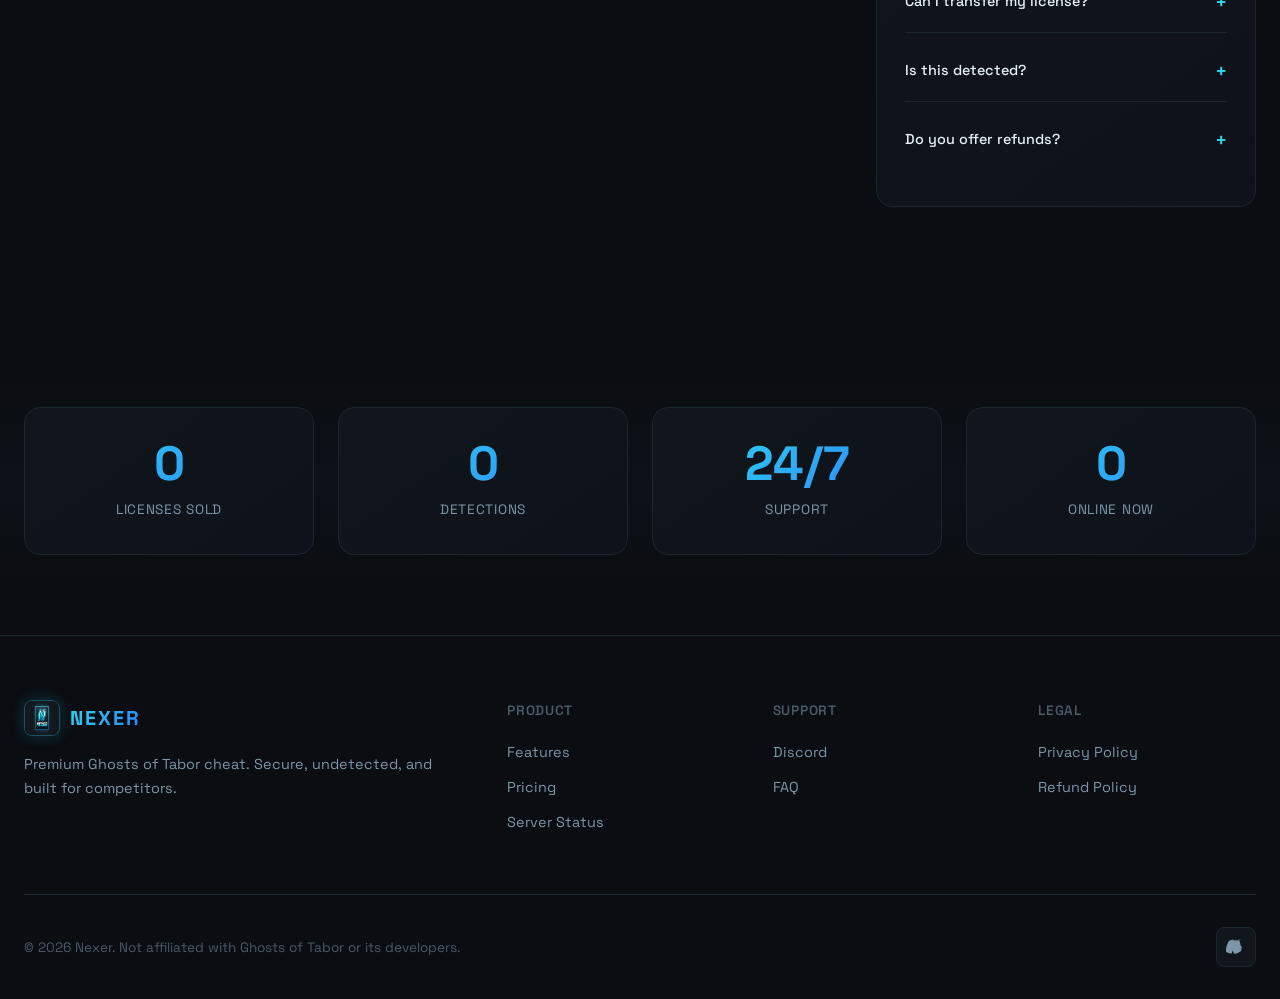
==== commit a486e8e8: "live status, cleaner buy page, fixed stats" ====
--- a/docs/buy.html
+++ b/docs/buy.html
@@ -44,7 +44,7 @@
             <span>Purchase via Discord</span>
           </div>
           <h1 class="buy-title">Get Nexer Access</h1>
-          <p class="buy-desc">One-time payment of $25. Lifetime access to current and future updates. No subscriptions.</p>
+          <p class="buy-desc">One-time payment of <strong>$25</strong>. Lifetime access to current and future updates. No subscriptions, no hidden fees.</p>
           <div class="price-tag">
             <span class="price-currency">$</span>
             <span class="price-amount">25</span>
@@ -70,6 +70,7 @@
                 <p class="purchase-subtitle">Ghosts of Tabor</p>
               </div>
             </div>
+
             <div class="price-display">
               <span class="price-label">One-time payment</span>
               <div class="price-main">
@@ -77,68 +78,93 @@
                 <span class="price-amount-large">25</span>
                 <span class="price-suffix">USD</span>
               </div>
-              <p class="price-note">No recurring charges. No hidden fees.</p>
             </div>
 
             <ul class="included-list">
               <li><svg width="18" height="18" viewBox="0 0 24 24" fill="none" stroke="currentColor" stroke-width="2"><polyline points="20 6 9 17 4 12"/></svg> Full cheat access (ESP, Aimbot, Misc)</li>
               <li><svg width="18" height="18" viewBox="0 0 24 24" fill="none" stroke="currentColor" stroke-width="2"><polyline points="20 6 9 17 4 12"/></svg> Stream-proof (OBS/Discord proof)</li>
               <li><svg width="18" height="18" viewBox="0 0 24 24" fill="none" stroke="currentColor" stroke-width="2"><polyline points="20 6 9 17 4 12"/></svg> Lifetime updates & support</li>
-              <li><svg width="18" height="18" viewBox="0 0 24 24" fill="none" stroke="currentColor" stroke-width="2"><polyline points="20 6 9 17 4 12"/></svg> Discord community access</li>
-              <li><svg width="18" height="18" viewBox="0 0 24 24" fill="none" stroke="currentColor" stroke-width="2"><polyline points="20 6 9 17 4 12"/></svg> Priority support ticket system</li>
+              <li><svg width="18" height="18" viewBox="0 0 24 24" fill="none" stroke="currentColor" stroke-width="2"><polyline points="20 6 9 17 4 12"/></svg> Discord community & ticket support</li>
               <li><svg width="18" height="18" viewBox="0 0 24 24" fill="none" stroke="currentColor" stroke-width="2"><polyline points="20 6 9 17 4 12"/></svg> Anti-screenshot protection</li>
             </ul>
 
+            <div class="purchase-steps">
+              <div class="step">
+                <span class="step-badge">1</span>
+                <div class="step-content">
+                  <strong>Join Discord</strong>
+                  <span>Click the button below</span>
+                </div>
+              </div>
+              <div class="step-arrow">
+                <svg width="20" height="20" viewBox="0 0 24 24" fill="none" stroke="currentColor" stroke-width="2"><path d="M5 12h14M12 5l7 7-7 7"/></svg>
+              </div>
+              <div class="step">
+                <span class="step-badge">2</span>
+                <div class="step-content">
+                  <strong>Open a Ticket</strong>
+                  <span>Request to purchase</span>
+                </div>
+              </div>
+              <div class="step-arrow">
+                <svg width="20" height="20" viewBox="0 0 24 24" fill="none" stroke="currentColor" stroke-width="2"><path d="M5 12h14M12 5l7 7-7 7"/></svg>
+              </div>
+              <div class="step">
+                <span class="step-badge">3</span>
+                <div class="step-content">
+                  <strong>Get Key</strong>
+                  <span>Receive via Discord DM</span>
+                </div>
+              </div>
+            </div>
+
             <a href="https://discord.gg/bTq38ASNTp" target="_blank" class="btn btn-primary btn-full btn-xl">
-              <span class="btn-text">Purchase via Discord - $25</span>
-              <svg width="20" height="20" viewBox="0 0 24 24" fill="none" stroke="currentColor" stroke-width="2">
-                <path d="M5 12h14M12 5l7 7-7 7"/>
+              <svg width="22" height="22" viewBox="0 0 24 24" fill="currentColor" style="margin-right:8px">
+                <path d="M20.317 4.37a19.791 19.791 0 0 0-4.885-1.515.074.074 0 0 0-.079.037c-.21.375-.444.864-.608 1.25a18.27 18.27 0 0 0-5.487 0 12.64 12.64 0 0 0-.617-1.25.077.077 0 0 0-.079-.037A19.736 19.736 0 0 0 3.676 4.37a.07.07 0 0 0-.032.027C.533 9.046-.32 13.58.099 18.057a.078.078 0 0 0 .023.04.07.07 0 0 0 .031.027 20.26 20.26 0 0 0 5.973 2.075.077.077 0 0 0 .08-.037c.462-.63.87-1.39 1.158-2.26a22.14 22.14 0 0 0 .582-1.28.076.076 0 0 1 .077-.077h.077a.076.076 0 0 1 .077.077c.13.504.3.98.582 1.28.315.91.755 1.71 1.158 2.26a.077.077 0 0 0 .08.037c3.516-.556 6.573-1.838 8.479-4.11a.069.069 0 0 0 .03-.028.062.062 0 0 0-.012-.079c-.406-4.537-1.358-9.143-3.19-13.62a.06.06 0 0 0-.03-.028z"/>
+                <path d="M10.07 15.79c-.82 0-1.5-.74-1.5-1.63 0-.97.83-1.87 1.7-1.87.78 0 1.42.75 1.42 1.69-.02 1.05-.9 1.78-1.62 1.81zm7.34-1.61c-.83 0-1.5-.76-1.5-1.63 0-.97.83-1.87 1.7-1.87.78 0 1.42.75 1.42 1.69-.02 1.05-.9 1.78-1.62 1.81z"/>
               </svg>
+              <span class="btn-text">Purchase $25 via Discord</span>
             </a>
-
-            <div class="payment-instructions">
-              <h4>How to Purchase</h4>
-              <ol>
-                <li>Join our <a href="https://discord.gg/bTq38ASNTp" target="_blank">Discord server</a></li>
-                <li>Open a ticket in the <strong>#tickets</strong> channel</li>
-                <li>Tell us you want to purchase Nexer access</li>
-                <li>Payment options: Cash App ($YourCashtag) or Crypto (BTC/ETH/SOL)</li>
-                <li>Receive your license key via Discord DM + email</li>
-              </ol>
-            </div>
-
-            <p class="secure-note">
-              <svg width="16" height="16" viewBox="0 0 24 24" fill="none" stroke="currentColor" stroke-width="1.5">
-                <rect x="2" y="2" width="20" height="20" rx="2"/>
-                <path d="M12 15v-5M12 7v-3"/>
-              </svg>
-              All purchases handled manually via Discord ticket system for security
-            </p>
           </div>
 
           <aside class="purchase-sidebar">
             <div class="sidebar-card">
-              <h3>Delivery Process</h3>
-              <div class="delivery-info">
-                <div class="delivery-step">
-                  <span class="step-num">1</span>
-                  <div>
-                    <strong>Open Ticket</strong>
-                    <span>Request purchase in our Discord</span>
-                  </div>
-                </div>
-                <div class="delivery-step">
-                  <span class="step-num">2</span>
-                  <div>
-                    <strong>Make Payment</strong>
-                    <span>Send $25 via Cash App or Crypto</span>
-                  </div>
-                </div>
-                <div class="delivery-step">
-                  <span class="step-num">3</span>
-                  <div>
-                    <strong>Get License Key</strong>
-                    <span>Key delivered via Discord DM + email</span>
+              <h3>Payment Methods</h3>
+              <div class="payment-methods">
+                <div class="payment-method">
+                  <span class="method-icon">
+                    <svg width="20" height="20" viewBox="0 0 24 24" fill="none" stroke="currentColor" stroke-width="1.5"><rect x="2" y="4" width="20" height="16" rx="2"/><path d="M2 8h20"/></svg>
+                  </span>
+                  <div>
+                    <strong>Cash App</strong>
+                    <span>$YourCashtag</span>
+                  </div>
+                </div>
+                <div class="payment-method">
+                  <span class="method-icon">
+                    <svg width="20" height="20" viewBox="0 0 24 24" fill="none" stroke="currentColor" stroke-width="1.5"><circle cx="12" cy="12" r="10"/><path d="M12 2v4M12 18v4M4.93 4.93l2.83 2.83M16.24 16.24l2.83 2.83M2 12h4M18 12h4M4.93 19.07l2.83-2.83M16.24 7.76l2.83-2.83"/></svg>
+                  </span>
+                  <div>
+                    <strong>Bitcoin (BTC)</strong>
+                    <span>bc1q5a5y0jkvdd448v9dzplqlta6vz6hf6u2dmsgkq</span>
+                  </div>
+                </div>
+                <div class="payment-method">
+                  <span class="method-icon">
+                    <svg width="20" height="20" viewBox="0 0 24 24" fill="none" stroke="currentColor" stroke-width="1.5"><path d="M20.5 10.5h-5a2 2 0 0 0 0 4h5a2 2 0 0 1 0 4h-5a2 2 0 0 1 0 4h-5a2 2 0 0 0 0 4h5v4"/><path d="M12 2v8M12 22v-8M12 14h8M8 14h8M4 12h4M20 12h-4"/></svg>
+                  </span>
+                  <div>
+                    <strong>Ethereum (ETH)</strong>
+                    <span>0xC380eF6DD909638Da889e7FC0B66aC88852b5D1e</span>
+                  </div>
+                </div>
+                <div class="payment-method">
+                  <span class="method-icon">
+                    <svg width="20" height="20" viewBox="0 0 24 24" fill="none" stroke="currentColor" stroke-width="1.5"><path d="M12 2L2 7l10 5 10-5-10-5zM2 17l10 5 10-5M2 12l10 5 10-5"/></svg>
+                  </span>
+                  <div>
+                    <strong>Solana (SOL)</strong>
+                    <span>2sfy5ZALy3UdjjNtB8XD86TU4TLRhbGv9uVMZE46HJcM</span>
                   </div>
                 </div>
               </div>
@@ -151,16 +177,16 @@
                   <path d="M12 9v4M12 17h.01"/>
                 </svg>
               </div>
-              <h4>Important Notes</h4>
+              <h4>Before You Buy</h4>
               <ul>
                 <li>One license per PC (HWID locked)</li>
                 <li>HWID reset via Discord bot (1hr cooldown)</li>
+                <li>Ghosts of Tabor must be owned on Steam</li>
                 <li>No refunds after key delivery</li>
-                <li>Ghosts of Tabor must be owned on Steam</li>
               </ul>
             </div>
 
-            <div class="sidebar-card faq-card" id="faq">
+            <div class="sidebar-card" id="faq">
               <h3>FAQ</h3>
               <details class="faq-item">
                 <summary>How do I purchase?</summary>
@@ -168,7 +194,7 @@
               </details>
               <details class="faq-item">
                 <summary>What payment methods?</summary>
-                <p>Cash App ($YourCashtag) and Crypto (BTC, ETH, SOL). Full addresses and instructions given in Discord ticket.</p>
+                <p>Cash App ($YourCashtag) and Crypto (BTC, ETH, SOL). Full details given in your Discord ticket.</p>
               </details>
               <details class="faq-item">
                 <summary>Can I transfer my license?</summary>
@@ -181,10 +207,6 @@
               <details class="faq-item">
                 <summary>Do you offer refunds?</summary>
                 <p>No refunds after license key delivery due to the digital nature of the product.</p>
-              </details>
-              <details class="faq-item">
-                <summary>What game versions?</summary>
-                <p>Current Steam version of Ghosts of Tabor. Updates released within 24 hours of game patches.</p>
               </details>
             </div>
           </aside>
@@ -196,7 +218,7 @@
       <div class="container">
         <div class="trust-stats">
           <div class="trust-stat">
-            <span class="trust-value" id="totalKeys">2.4k+</span>
+            <span class="trust-value" id="totalKeys">0</span>
             <span class="trust-label">Licenses Sold</span>
           </div>
           <div class="trust-stat">
@@ -205,10 +227,10 @@
           </div>
           <div class="trust-stat">
             <span class="trust-value">24/7</span>
-            <span class="trust-label">Discord Support</span>
-          </div>
-          <div class="trust-stat">
-            <span class="trust-value" id="usersOnline">--</span>
+            <span class="trust-label">Support</span>
+          </div>
+          <div class="trust-stat">
+            <span class="trust-value" id="usersOnline">0</span>
             <span class="trust-label">Online Now</span>
           </div>
         </div>
--- a/docs/css/styles.css
+++ b/docs/css/styles.css
@@ -1000,116 +1000,107 @@
     color: var(--text-dark);
   }
 
-  /* Cash App Manual Button */
-  .cashapp-manual-btn {
-    position: relative;
-    overflow: hidden;
-  }
-
-  .cashapp-manual-btn::before {
-    content: '';
-    position: absolute;
-    inset: 0;
-    background: linear-gradient(90deg, transparent, rgba(255,255,255,0.2), transparent);
-    transform: translateX(-100%);
-    transition: transform 0.6s ease;
-  }
-
-  .cashapp-manual-btn:hover::before {
-    transform: translateX(100%);
-  }
-
-  .payment-divider {
+  /* Purchase Steps */
+  .purchase-steps {
+    margin: 24px 0;
+    padding: 20px;
+    background: rgba(46, 219, 242, 0.04);
+    border: 1px solid rgba(46, 219, 242, 0.12);
+    border-radius: var(--radius-lg);
+  }
+
+  .step {
     display: flex;
     align-items: center;
-    gap: 16px;
-    margin: 24px 0;
-    color: var(--text-dark);
-    font-size: 0.8rem;
-    font-weight: 600;
-    text-transform: uppercase;
-    letter-spacing: 0.1em;
-  }
-
-  .payment-divider::before,
-  .payment-divider::after {
-    content: '';
-    flex: 1;
-    height: 1px;
-    background: var(--border);
-  }
-
-  /* Crypto Options */
-  .crypto-options {
-    display: grid;
-    grid-template-columns: repeat(3, 1fr);
-    gap: 16px;
-    margin: 24px 0;
-  }
-
-  .crypto-btn {
-    display: flex;
-    flex-direction: column;
-    align-items: center;
-    gap: 8px;
-    padding: 20px 16px;
-    background: linear-gradient(145deg, var(--card-bg) 0%, var(--bg-elevated) 100%);
-    border: 1px solid var(--border);
-    border-radius: var(--radius-lg);
-    cursor: pointer;
-    transition: var(--transition);
-    text-align: center;
-  }
-
-  .crypto-btn:hover {
-    border-color: var(--border-glow);
-    transform: translateY(-2px);
-    box-shadow: var(--shadow-md);
-  }
-
-  .crypto-btn svg {
-    color: var(--accent);
-  }
-
-  .crypto-btn span {
-    font-weight: 600;
-    font-size: 0.9rem;
-    color: var(--text-primary);
-  }
-
-  .crypto-btn small {
-    font-size: 0.65rem;
-    color: var(--text-dark);
-    font-family: var(--font-mono);
-    word-break: break-all;
-    max-width: 100%;
-  }
-
-  /* Payment Instructions Modal */
-  .payment-instructions {
-    display: none;
-    position: fixed;
-    inset: 0;
-    background: rgba(0, 0, 0, 0.85);
-    backdrop-filter: blur(8px);
-    z-index: 1000;
+    gap: 12px;
+  }
+
+  .step-badge {
+    width: 28px;
+    height: 28px;
     display: flex;
     align-items: center;
     justify-content: center;
-    padding: 24px;
-    animation: fadeIn 0.3s ease;
-  }
-
-  .payment-instructions.show {
+    border-radius: 50%;
+    background: var(--accent);
+    color: var(--bg);
+    font-weight: 700;
+    font-size: 0.8rem;
+    flex-shrink: 0;
+  }
+
+  .step-content {
+    flex: 1;
+  }
+
+  .step-content strong {
+    display: block;
+    color: var(--text-primary);
+    font-size: 0.85rem;
+  }
+
+  .step-content span {
+    color: var(--text-dark);
+    font-size: 0.78rem;
+  }
+
+  .step-arrow {
     display: flex;
-  }
-
-  .payment-instructions-content {
-    background: linear-gradient(145deg, var(--card-bg) 0%, var(--bg-elevated) 100%);
+    justify-content: center;
+    padding: 4px 0;
+    color: var(--accent);
+    opacity: 0.5;
+  }
+
+  /* Payment Methods Sidebar */
+  .payment-methods {
+    display: flex;
+    flex-direction: column;
+    gap: 10px;
+  }
+
+  .payment-method {
+    display: flex;
+    align-items: center;
+    gap: 10px;
+    padding: 10px 12px;
+    background: var(--bg-elevated);
     border: 1px solid var(--border);
-    border-radius: var(--radius-xl);
-    padding: 32px;
-    max-width: 500px;
+    border-radius: var(--radius-sm);
+  }
+
+  .payment-method .method-icon {
+    width: 36px;
+    height: 36px;
+    display: flex;
+    align-items: center;
+    justify-content: center;
+    border-radius: var(--radius-sm);
+    background: rgba(46, 219, 242, 0.08);
+    flex-shrink: 0;
+  }
+
+  .payment-method .method-icon svg {
+    color: var(--accent);
+    width: 18px;
+    height: 18px;
+  }
+
+  .payment-method strong {
+    display: block;
+    color: var(--text-primary);
+    font-size: 0.82rem;
+  }
+
+  .payment-method span:last-child {
+    display: block;
+    color: var(--text-dark);
+    font-size: 0.68rem;
+    word-break: break-all;
+    font-family: var(--font-mono);
+    line-height: 1.3;
+    margin-top: 1px;
+  }
     width: 100%;
     position: relative;
     animation: slideUp 0.3s ease;
